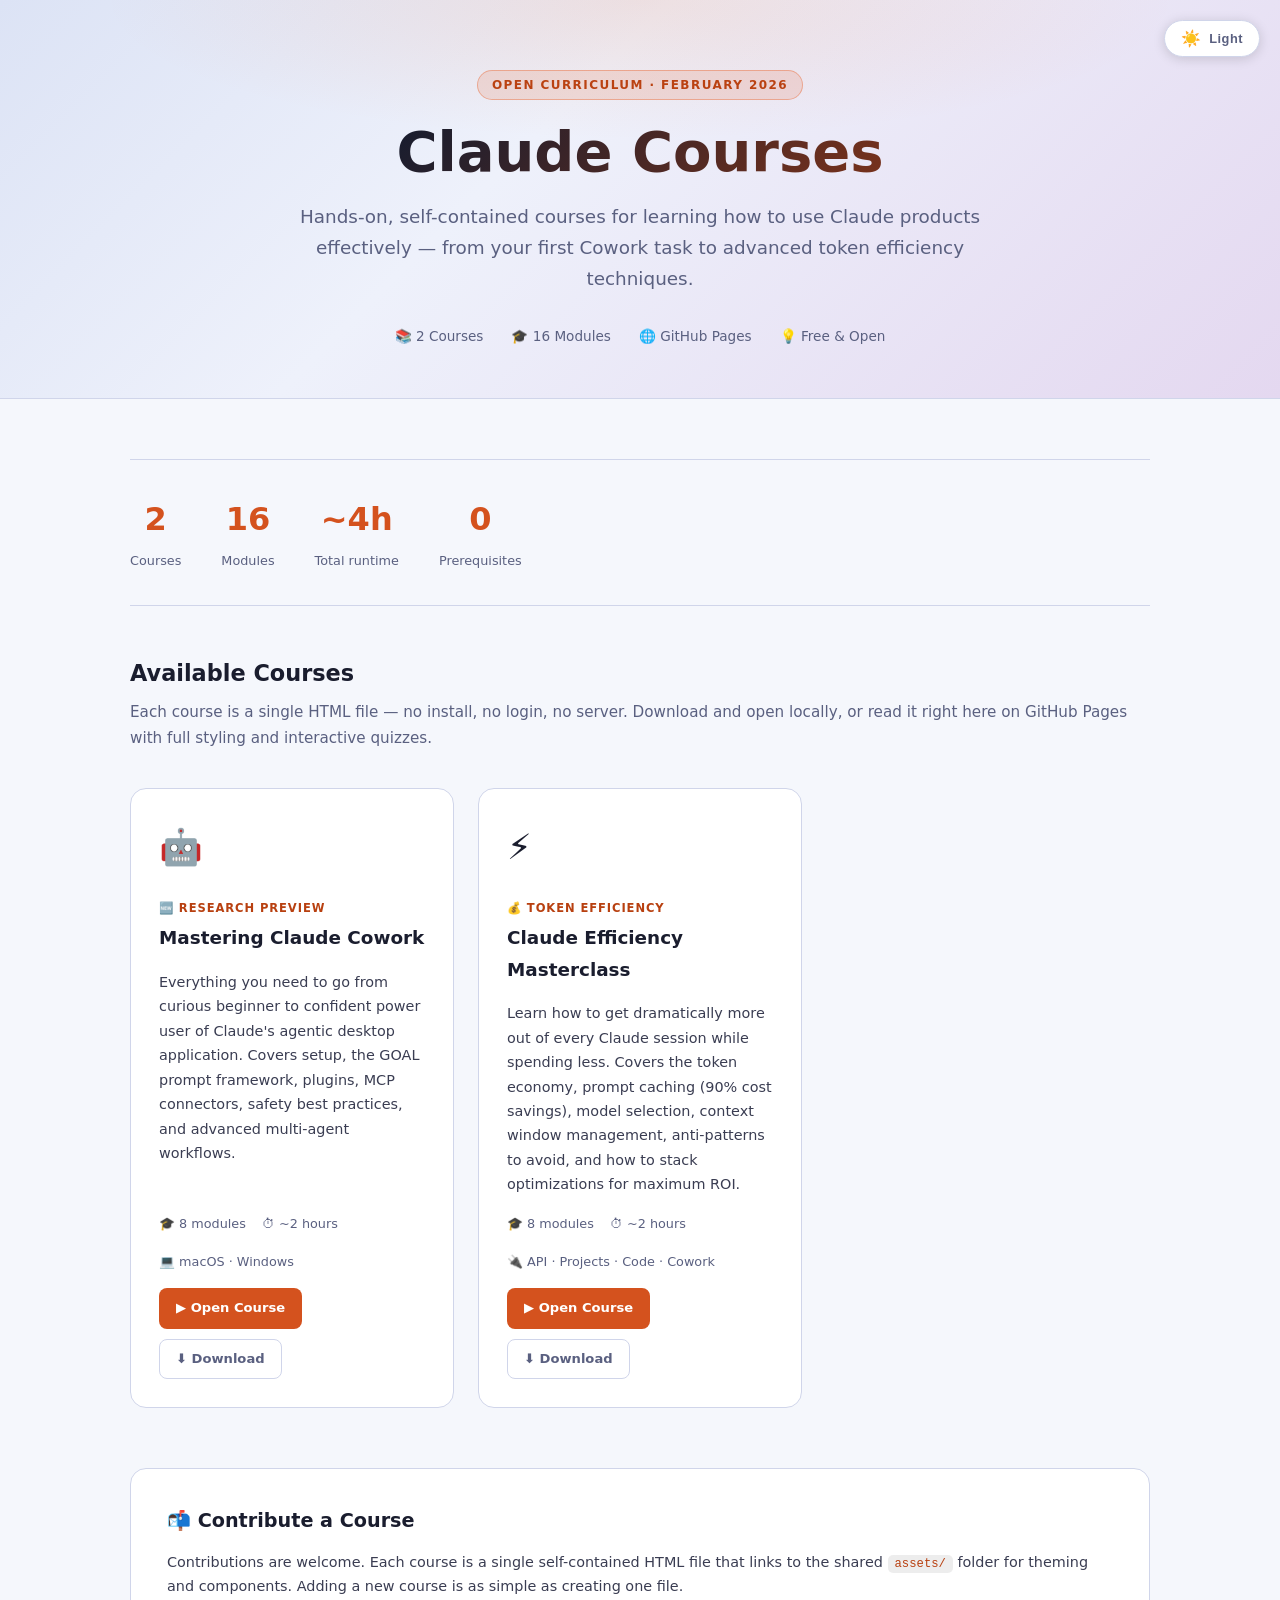
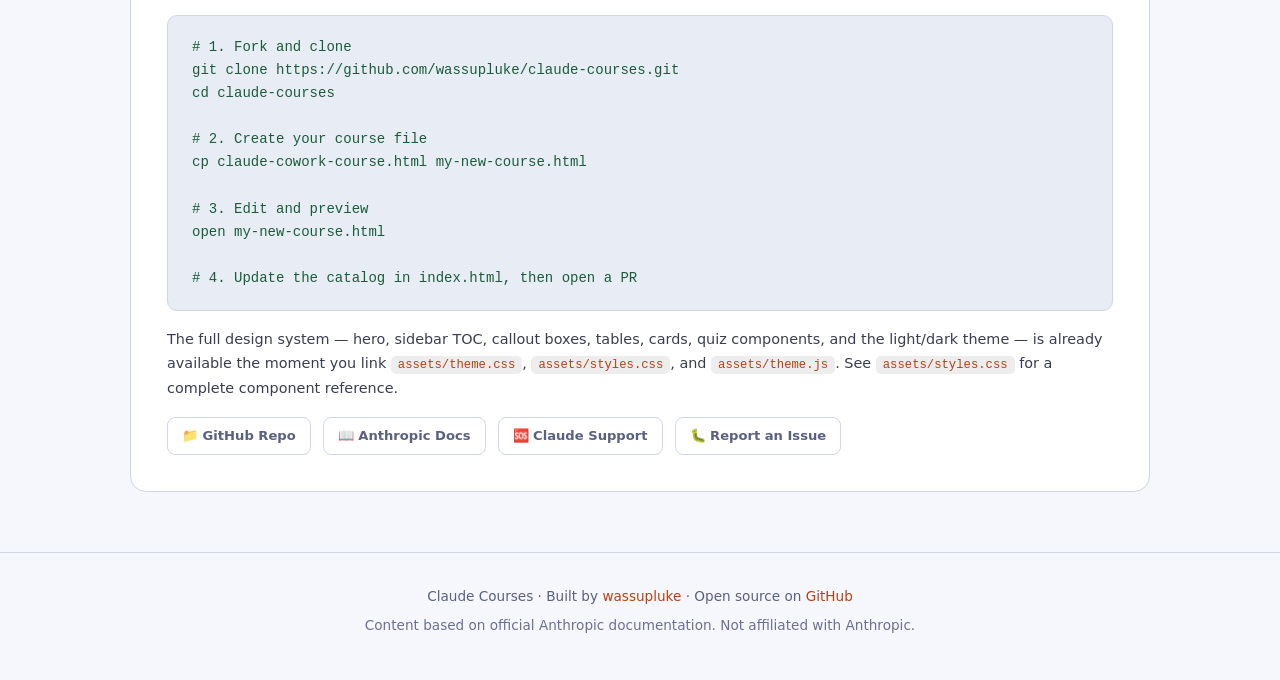
==== index.html @ 0b4b7784 "Shared CSS system, index.html, and efficiency course ## Shared design system (assets/) - assets/them" ====
<!DOCTYPE html>
<html lang="en">
<head>
<meta charset="UTF-8">
<meta name="viewport" content="width=device-width, initial-scale=1.0">
<title>Claude Courses — Learn to use Claude effectively</title>
<meta name="description" content="Hands-on courses for learning Claude — Cowork, token efficiency, Claude Code, and more. Each course is self-contained, interactive, and free.">
<!-- Theme system loads before first paint to prevent flash of wrong theme -->
<script src="assets/theme.js"></script>
<link rel="stylesheet" href="assets/theme.css">
<link rel="stylesheet" href="assets/styles.css">
<style>
  /* ── INDEX-PAGE LAYOUT ────────────────────────────────────────
     The index page doesn't use the sidebar course layout.
     It has its own single-column catalog layout defined in
     styles.css (.catalog-section, .catalog-grid, .course-card).
     Only truly unique overrides live here.
  ──────────────────────────────────────────────────────────── */

  /* Slightly tighter hero for the index page */
  .hero { padding: 70px 40px 50px; }

  /* Index-specific hero subtitle is a bit wider */
  .hero .subtitle { max-width: 700px; }

  /* Resource links row at the bottom of the page */
  .resource-links {
    display: flex;
    flex-wrap: wrap;
    gap: 12px;
    margin-top: 16px;
  }
  .resource-link {
    display: inline-flex;
    align-items: center;
    gap: 6px;
    padding: 7px 14px;
    border-radius: 8px;
    font-size: 0.82rem;
    font-weight: 600;
    text-decoration: none;
    color: var(--muted);
    border: 1px solid var(--border);
    transition: all 0.15s;
  }
  .resource-link:hover { border-color: var(--accent); color: var(--text); }
</style>
</head>
<body>

<!-- THEME TOGGLE (shared component from styles.css + theme.js) -->
<button class="theme-toggle" onclick="toggleTheme()" aria-label="Toggle light/dark mode">
  <span class="toggle-icon" id="toggle-icon">☀️</span>
  <span class="toggle-label" id="toggle-label">Light</span>
</button>

<!-- HERO -->
<div class="hero">
  <div class="badge">Open Curriculum · February 2026</div>
  <h1>Claude Courses</h1>
  <p class="subtitle">Hands-on, self-contained courses for learning how to use Claude products effectively — from your first Cowork task to advanced token efficiency techniques.</p>
  <div class="hero-meta">
    <span>📚 2 Courses</span>
    <span>🎓 16 Modules</span>
    <span>🌐 GitHub Pages</span>
    <span>💡 Free &amp; Open</span>
  </div>
</div>

<!-- MAIN CATALOG CONTENT -->
<div class="catalog-section">

  <!-- STATS ROW -->
  <div class="stat-row">
    <div class="stat">
      <span class="stat-num">2</span>
      <span class="stat-label">Courses</span>
    </div>
    <div class="stat">
      <span class="stat-num">16</span>
      <span class="stat-label">Modules</span>
    </div>
    <div class="stat">
      <span class="stat-num">~4h</span>
      <span class="stat-label">Total runtime</span>
    </div>
    <div class="stat">
      <span class="stat-num">0</span>
      <span class="stat-label">Prerequisites</span>
    </div>
  </div>

  <!-- COURSE CATALOG -->
  <h2>Available Courses</h2>
  <p>Each course is a single HTML file — no install, no login, no server. Download and open locally, or read it right here on GitHub Pages with full styling and interactive quizzes.</p>

  <div class="catalog-grid">

    <!-- COURSE 1: Mastering Claude Cowork -->
    <div class="course-card">
      <div class="course-card-icon">🤖</div>
      <div>
        <div class="course-card-badge">🆕 Research Preview</div>
        <h3>Mastering Claude Cowork</h3>
      </div>
      <p>Everything you need to go from curious beginner to confident power user of Claude's agentic desktop application. Covers setup, the GOAL prompt framework, plugins, MCP connectors, safety best practices, and advanced multi-agent workflows.</p>
      <div class="course-meta">
        <span>🎓 8 modules</span>
        <span>⏱ ~2 hours</span>
        <span>💻 macOS · Windows</span>
      </div>
      <div class="course-links">
        <a class="btn btn-primary" href="claude-cowork-course.html">▶ Open Course</a>
        <a class="btn btn-secondary" href="https://github.com/wassupluke/claude-courses/blob/main/claude-cowork-course.html">⬇ Download</a>
      </div>
    </div>

    <!-- COURSE 2: Claude Efficiency Masterclass -->
    <div class="course-card">
      <div class="course-card-icon">⚡</div>
      <div>
        <div class="course-card-badge">💰 Token Efficiency</div>
        <h3>Claude Efficiency Masterclass</h3>
      </div>
      <p>Learn how to get dramatically more out of every Claude session while spending less. Covers the token economy, prompt caching (90% cost savings), model selection, context window management, anti-patterns to avoid, and how to stack optimizations for maximum ROI.</p>
      <div class="course-meta">
        <span>🎓 8 modules</span>
        <span>⏱ ~2 hours</span>
        <span>🔌 API · Projects · Code · Cowork</span>
      </div>
      <div class="course-links">
        <a class="btn btn-primary" href="claude-efficiency-course.html">▶ Open Course</a>
        <a class="btn btn-secondary" href="https://github.com/wassupluke/claude-courses/blob/main/claude-efficiency-course.html">⬇ Download</a>
      </div>
    </div>

  </div><!-- /.catalog-grid -->

  <!-- CONTRIBUTING -->
  <div class="contribute-section">
    <h2>📬 Contribute a Course</h2>
    <p>Contributions are welcome. Each course is a single self-contained HTML file that links to the shared <code>assets/</code> folder for theming and components. Adding a new course is as simple as creating one file.</p>
    <pre><code># 1. Fork and clone
git clone https://github.com/wassupluke/claude-courses.git
cd claude-courses

# 2. Create your course file
cp claude-cowork-course.html my-new-course.html

# 3. Edit and preview
open my-new-course.html

# 4. Update the catalog in index.html, then open a PR</code></pre>
    <p>The full design system — hero, sidebar TOC, callout boxes, tables, cards, quiz components, and the light/dark theme — is already available the moment you link <code>assets/theme.css</code>, <code>assets/styles.css</code>, and <code>assets/theme.js</code>. See <code>assets/styles.css</code> for a complete component reference.</p>
    <div class="resource-links">
      <a class="resource-link" href="https://github.com/wassupluke/claude-courses">📁 GitHub Repo</a>
      <a class="resource-link" href="https://docs.anthropic.com">📖 Anthropic Docs</a>
      <a class="resource-link" href="https://support.claude.com">🆘 Claude Support</a>
      <a class="resource-link" href="https://github.com/wassupluke/claude-courses/issues">🐛 Report an Issue</a>
    </div>
  </div>

</div><!-- /.catalog-section -->

<footer>
  <p>Claude Courses · Built by <a href="https://github.com/wassupluke" style="color: var(--accent2); text-decoration: none;">wassupluke</a> · Open source on <a href="https://github.com/wassupluke/claude-courses" style="color: var(--accent2); text-decoration: none;">GitHub</a></p>
  <p style="margin-top: 6px; color: var(--footer-sub);">Content based on official Anthropic documentation. Not affiliated with Anthropic.</p>
</footer>

</body>
</html>
---- assets/theme.css ----
/*
 * theme.css — Claude Courses Design System
 * =========================================
 * This file owns ALL color/theme custom properties.
 * It is the single source of truth for dark and light mode.
 *
 * HOW TO ADD A NEW COURSE:
 *   1. Create your-course.html
 *   2. Add to <head>:
 *        <link rel="stylesheet" href="assets/theme.css">
 *        <link rel="stylesheet" href="assets/styles.css">
 *        <script src="assets/theme.js"></script>
 *   3. Add to <body> (right after <body> tag):
 *        <button class="theme-toggle" onclick="toggleTheme()" aria-label="Toggle light/dark mode">
 *          <span class="toggle-icon" id="toggle-icon">☀️</span>
 *          <span class="toggle-label" id="toggle-label">Light</span>
 *        </button>
 *   That's it. The full design system is available.
 *
 * HOW TO MODIFY A COLOR:
 *   Change it in all three places it appears below:
 *     1. :root          (dark mode defaults)
 *     2. [data-theme="dark"]  (explicit dark override)
 *     3. The corresponding light entry (either @media or [data-theme="light"])
 *
 * VARIABLE NAMING CONVENTION:
 *   --bg, --surface, --surface2  → background layers (darkest → lightest)
 *   --border                     → dividers, outlines
 *   --text, --text-body, --muted → text hierarchy (bright → dim)
 *   --accent, --accent2          → brand orange (primary, secondary)
 *   --green/blue/purple/yellow/red → semantic status colors
 *   --code-bg, --code-text       → code block specific
 *   --hero-g1/g2/g3              → hero gradient stops
 *   --hero-h1-start              → hero title gradient start color
 *   --inline-code-bg             → inline <code> background
 *   --toc-hover-bg               → sidebar link hover background
 *   --row-hover-bg               → table row hover background
 *   --footer-sub                 → footer secondary text
 *   --toggle-bg, --toggle-border → theme toggle button
 */

/* ─────────────────────────────────────────────────────────────
   DARK MODE DEFAULTS
   Applied on first load. Overridden by @media (light) or
   [data-theme] attribute set by theme.js.
───────────────────────────────────────────────────────────── */
:root {
  /* Backgrounds */
  --bg:       #0f1117;
  --surface:  #1a1d27;
  --surface2: #22263a;
  --border:   #2e3350;

  /* Brand */
  --accent:   #e8622a;
  --accent2:  #f0a060;

  /* Text */
  --text:      #e8eaf0;
  --text-body: #c8cad8;
  --muted:     #8a8fa8;

  /* Code */
  --code-bg:        #13161f;
  --code-text:      #a8d5b0;
  --inline-code-bg: rgba(255, 255, 255, 0.06);

  /* Semantic colors */
  --green:  #4ade80;
  --blue:   #60a5fa;
  --purple: #a78bfa;
  --yellow: #fbbf24;
  --red:    #f87171;

  /* Hero gradient stops */
  --hero-g1:       #1a1d27;
  --hero-g2:       #0f1117;
  --hero-g3:       #1a1020;
  --hero-h1-start: #ffffff;

  /* Interactive states */
  --toc-hover-bg: rgba(255, 255, 255, 0.03);
  --row-hover-bg: rgba(255, 255, 255, 0.02);

  /* Component-specific */
  --footer-sub:    #5a5f78;
  --toggle-bg:     #22263a;
  --toggle-border: #2e3350;
}

/* ─────────────────────────────────────────────────────────────
   LIGHT MODE — system preference
   Applies when the OS is in light mode AND the user hasn't
   made a manual choice (no data-theme attribute on <html>).
───────────────────────────────────────────────────────────── */
@media (prefers-color-scheme: light) {
  :root {
    --bg:       #f5f7fc;
    --surface:  #ffffff;
    --surface2: #edf0f8;
    --border:   #d0d5ea;

    --accent:   #d4521e;
    --accent2:  #b84010;

    --text:      #1a1d2e;
    --text-body: #3a3d52;
    --muted:     #5a6080;

    --code-bg:        #e8ecf5;
    --code-text:      #1a5c38;
    --inline-code-bg: rgba(0, 0, 0, 0.07);

    --green:  #15803d;
    --blue:   #1d4ed8;
    --purple: #6d28d9;
    --yellow: #b45309;
    --red:    #b91c1c;

    --hero-g1:       #dce3f5;
    --hero-g2:       #eef1fb;
    --hero-g3:       #e4d8f0;
    --hero-h1-start: #1a1d2e;

    --toc-hover-bg: rgba(0, 0, 0, 0.04);
    --row-hover-bg: rgba(0, 0, 0, 0.025);

    --footer-sub:    #6b7094;
    --toggle-bg:     #ffffff;
    --toggle-border: #d0d5ea;
  }
}

/* ─────────────────────────────────────────────────────────────
   MANUAL OVERRIDES — these win over @media because
   attribute selectors have higher specificity than :root
   inside a @media block.
   Set by theme.js via: document.documentElement.setAttribute('data-theme', ...)
───────────────────────────────────────────────────────────── */
[data-theme="dark"] {
  --bg:       #0f1117;
  --surface:  #1a1d27;
  --surface2: #22263a;
  --border:   #2e3350;

  --accent:   #e8622a;
  --accent2:  #f0a060;

  --text:      #e8eaf0;
  --text-body: #c8cad8;
  --muted:     #8a8fa8;

  --code-bg:        #13161f;
  --code-text:      #a8d5b0;
  --inline-code-bg: rgba(255, 255, 255, 0.06);

  --green:  #4ade80;
  --blue:   #60a5fa;
  --purple: #a78bfa;
  --yellow: #fbbf24;
  --red:    #f87171;

  --hero-g1:       #1a1d27;
  --hero-g2:       #0f1117;
  --hero-g3:       #1a1020;
  --hero-h1-start: #ffffff;

  --toc-hover-bg: rgba(255, 255, 255, 0.03);
  --row-hover-bg: rgba(255, 255, 255, 0.02);

  --footer-sub:    #5a5f78;
  --toggle-bg:     #22263a;
  --toggle-border: #2e3350;
}

[data-theme="light"] {
  --bg:       #f5f7fc;
  --surface:  #ffffff;
  --surface2: #edf0f8;
  --border:   #d0d5ea;

  --accent:   #d4521e;
  --accent2:  #b84010;

  --text:      #1a1d2e;
  --text-body: #3a3d52;
  --muted:     #5a6080;

  --code-bg:        #e8ecf5;
  --code-text:      #1a5c38;
  --inline-code-bg: rgba(0, 0, 0, 0.07);

  --green:  #15803d;
  --blue:   #1d4ed8;
  --purple: #6d28d9;
  --yellow: #b45309;
  --red:    #b91c1c;

  --hero-g1:       #dce3f5;
  --hero-g2:       #eef1fb;
  --hero-g3:       #e4d8f0;
  --hero-h1-start: #1a1d2e;

  --toc-hover-bg: rgba(0, 0, 0, 0.04);
  --row-hover-bg: rgba(0, 0, 0, 0.025);

  --footer-sub:    #6b7094;
  --toggle-bg:     #ffffff;
  --toggle-border: #d0d5ea;
}
---- assets/styles.css ----
/*
 * styles.css — Claude Courses Component Library
 * ===============================================
 * All layout and component rules for course pages.
 * References CSS custom properties defined in theme.css.
 * Load AFTER theme.css in your <head>.
 *
 * COMPONENTS AVAILABLE:
 *   Layout:    .layout, .toc, .content
 *   Hero:      .hero, .hero .badge, .hero h1, .hero .subtitle, .hero-meta
 *   Sections:  .section, .section-header, .section-num
 *   Callouts:  .callout.info / .warning / .danger / .tip
 *   Code:      pre, code, p code, li code
 *   Cards:     .card-grid, .card
 *   Steps:     .steps, .step, .step-num, .step-body
 *   Tables:    table, th, td
 *   Tags:      .tag.green / .yellow / .blue / .red / .purple / .orange
 *   Quiz:      .quiz, .quiz-options, .quiz-opt
 *   Prompts:   .prompt-example, .prompt-label, .prompt-text
 *   Progress:  .progress-bar, .progress-fill
 *   Toggle:    .theme-toggle (the fixed floating button)
 *   Footer:    footer
 *
 * INDEX PAGE EXTRAS (used in index.html only):
 *   .catalog-grid, .course-card, .course-card-badge, .course-meta,
 *   .course-links, .stat-row, .contribute-section
 */

/* ── RESET & BASE ──────────────────────────────────────────── */
*, *::before, *::after { box-sizing: border-box; margin: 0; padding: 0; }

body {
  background: var(--bg);
  color: var(--text);
  font-family: 'Segoe UI', system-ui, -apple-system, sans-serif;
  line-height: 1.7;
  /* Smooth theme transitions on the main container */
  transition: background 0.25s ease, color 0.25s ease;
}

/* ── HERO ──────────────────────────────────────────────────── */
.hero {
  background: linear-gradient(135deg, var(--hero-g1) 0%, var(--hero-g2) 40%, var(--hero-g3) 100%);
  border-bottom: 1px solid var(--border);
  padding: 80px 40px 60px;
  text-align: center;
  position: relative;
  overflow: hidden;
  transition: background 0.25s ease, border-color 0.25s ease;
}

/* Subtle radial glow behind the hero text */
.hero::before {
  content: '';
  position: absolute;
  inset: 0;
  background: radial-gradient(ellipse 60% 50% at 50% 0%, rgba(232, 98, 42, 0.12) 0%, transparent 70%);
  pointer-events: none;
}

.hero .badge {
  display: inline-block;
  background: rgba(232, 98, 42, 0.15);
  border: 1px solid rgba(232, 98, 42, 0.4);
  color: var(--accent2);
  font-size: 0.75rem;
  font-weight: 600;
  letter-spacing: 0.12em;
  text-transform: uppercase;
  padding: 4px 14px;
  border-radius: 20px;
  margin-bottom: 20px;
}

/* Gradient text title — uses both theme vars for start/end colors */
.hero h1 {
  font-size: clamp(2rem, 5vw, 3.5rem);
  font-weight: 800;
  line-height: 1.15;
  margin-bottom: 16px;
  background: linear-gradient(135deg, var(--hero-h1-start) 30%, var(--accent2) 100%);
  -webkit-background-clip: text;
  -webkit-text-fill-color: transparent;
  background-clip: text;
}

.hero .subtitle {
  font-size: 1.15rem;
  color: var(--muted);
  max-width: 600px;
  margin: 0 auto 30px;
}

.hero-meta {
  display: flex;
  justify-content: center;
  gap: 28px;
  flex-wrap: wrap;
  font-size: 0.85rem;
  color: var(--muted);
}
.hero-meta span { display: flex; align-items: center; gap: 6px; }

/* ── TWO-COLUMN COURSE LAYOUT ──────────────────────────────── */
/* Sidebar TOC on the left, scrollable content on the right */
.layout {
  display: grid;
  grid-template-columns: 260px 1fr;
  max-width: 1280px;
  margin: 0 auto;
  gap: 0;
  min-height: calc(100vh - 200px);
}

/* ── SIDEBAR / TABLE OF CONTENTS ───────────────────────────── */
.toc {
  border-right: 1px solid var(--border);
  padding: 32px 0;
  position: sticky;
  top: 0;
  height: 100vh;
  overflow-y: auto;
  background: var(--surface);
  transition: background 0.25s ease, border-color 0.25s ease;
}

.toc h3 {
  padding: 0 24px 12px;
  font-size: 0.7rem;
  font-weight: 700;
  letter-spacing: 0.12em;
  text-transform: uppercase;
  color: var(--muted);
  border-bottom: 1px solid var(--border);
  margin-bottom: 8px;
}

.toc a {
  display: flex;
  align-items: center;
  gap: 10px;
  padding: 8px 24px;
  text-decoration: none;
  color: var(--muted);
  font-size: 0.875rem;
  transition: all 0.15s;
  border-left: 2px solid transparent;
}

.toc a:hover {
  color: var(--text);
  background: var(--toc-hover-bg);
  border-left-color: var(--accent);
}

/* The numbered chip next to each TOC link */
.toc .toc-num {
  font-size: 0.7rem;
  background: var(--surface2);
  padding: 2px 7px;
  border-radius: 10px;
  min-width: 26px;
  text-align: center;
  flex-shrink: 0;
  transition: background 0.25s ease;
}

/* ── MAIN CONTENT AREA ─────────────────────────────────────── */
.content {
  padding: 48px 56px;
  max-width: 900px;
}

/* ── COURSE SECTIONS ───────────────────────────────────────── */
.section {
  margin-bottom: 72px;
  scroll-margin-top: 32px; /* keeps section headings below sticky elements when jumped-to */
}

.section-header {
  display: flex;
  align-items: center;
  gap: 16px;
  margin-bottom: 28px;
  padding-bottom: 16px;
  border-bottom: 1px solid var(--border);
}

/* The orange numbered chip beside each section heading */
.section-num {
  display: flex;
  align-items: center;
  justify-content: center;
  width: 40px;
  height: 40px;
  border-radius: 10px;
  background: var(--accent);
  color: #fff;
  font-weight: 800;
  font-size: 1rem;
  flex-shrink: 0;
}

.section h2 { font-size: 1.75rem; font-weight: 700; color: var(--text); }
.section h3 { font-size: 1.15rem; font-weight: 700; margin: 32px 0 12px; color: var(--text); }

.section p   { margin-bottom: 16px; color: var(--text-body); }
.section ul,
.section ol  { padding-left: 24px; margin-bottom: 16px; color: var(--text-body); }
.section li  { margin-bottom: 8px; }

/* ── CALLOUT BOXES ─────────────────────────────────────────── */
/*
 * Usage: <div class="callout info"> or .warning / .danger / .tip
 * Structure:
 *   <div class="callout info">
 *     <div class="callout-icon">ℹ️</div>
 *     <div class="callout-body">
 *       <strong>Title</strong>
 *       <p>Body text.</p>
 *     </div>
 *   </div>
 */
.callout {
  border-radius: 10px;
  padding: 18px 22px;
  margin: 24px 0;
  border-left: 3px solid;
  display: flex;
  gap: 14px;
  transition: background 0.25s ease;
}
.callout-icon { font-size: 1.2rem; flex-shrink: 0; margin-top: 2px; }
.callout-body { flex: 1; }
.callout-body strong { display: block; margin-bottom: 4px; font-size: 0.9rem; }
.callout-body p      { margin: 0; font-size: 0.9rem; }

.callout.info    { background: rgba(96,  165, 250, 0.08); border-color: var(--blue); }
.callout.warning { background: rgba(251, 191,  36, 0.08); border-color: var(--yellow); }
.callout.danger  { background: rgba(248, 113, 113, 0.08); border-color: var(--red); }
.callout.tip     { background: rgba( 74, 222, 128, 0.08); border-color: var(--green); }

/* ── CODE BLOCKS ───────────────────────────────────────────── */
pre {
  background: var(--code-bg);
  border: 1px solid var(--border);
  border-radius: 10px;
  padding: 20px 24px;
  overflow-x: auto;
  margin: 20px 0;
  font-size: 0.875rem;
  line-height: 1.65;
  transition: background 0.25s ease, border-color 0.25s ease;
}

code {
  font-family: 'Cascadia Code', 'Fira Code', 'Courier New', monospace;
  color: var(--code-text);
}

/* Inline code (inside paragraphs and list items) */
p code, li code {
  background: var(--inline-code-bg);
  padding: 2px 7px;
  border-radius: 5px;
  font-size: 0.85em;
  color: var(--accent2);
}

/* ── CARDS ─────────────────────────────────────────────────── */
.card-grid {
  display: grid;
  grid-template-columns: repeat(auto-fill, minmax(220px, 1fr));
  gap: 16px;
  margin: 24px 0;
}

.card {
  background: var(--surface2);
  border: 1px solid var(--border);
  border-radius: 12px;
  padding: 20px;
  transition: border-color 0.2s, background 0.25s ease;
}
.card:hover { border-color: var(--accent); }
.card-icon  { font-size: 1.6rem; margin-bottom: 10px; }
.card h4    { font-size: 0.95rem; font-weight: 700; margin-bottom: 6px; color: var(--text); }
.card p     { font-size: 0.85rem; color: var(--muted); margin: 0; line-height: 1.5; }

/* ── NUMBERED STEPS ────────────────────────────────────────── */
.steps { margin: 24px 0; }

.step {
  display: flex;
  gap: 16px;
  margin-bottom: 20px;
  align-items: flex-start;
}

.step-num {
  width: 32px;
  height: 32px;
  border-radius: 50%;
  background: var(--accent);
  color: #fff;
  font-weight: 800;
  font-size: 0.85rem;
  display: flex;
  align-items: center;
  justify-content: center;
  flex-shrink: 0;
  margin-top: 2px;
}

.step-body h4 { font-size: 0.95rem; font-weight: 700; margin-bottom: 4px; }
.step-body p  { font-size: 0.9rem; color: var(--muted); margin: 0; }

/* ── TABLES ────────────────────────────────────────────────── */
table {
  width: 100%;
  border-collapse: collapse;
  margin: 20px 0;
  font-size: 0.9rem;
  transition: background 0.25s ease;
}

th {
  background: var(--surface2);
  padding: 12px 16px;
  text-align: left;
  font-weight: 700;
  font-size: 0.8rem;
  letter-spacing: 0.06em;
  text-transform: uppercase;
  color: var(--muted);
  border-bottom: 1px solid var(--border);
}

td {
  padding: 12px 16px;
  border-bottom: 1px solid var(--border);
  color: var(--text-body);
}
tr:last-child td { border-bottom: none; }
tr:hover td      { background: var(--row-hover-bg); }

/* ── TAGS / BADGES ─────────────────────────────────────────── */
.tag {
  display: inline-block;
  padding: 2px 10px;
  border-radius: 12px;
  font-size: 0.75rem;
  font-weight: 600;
}
.tag.green  { background: rgba( 74, 222, 128, 0.12); color: var(--green); }
.tag.yellow { background: rgba(251, 191,  36, 0.12); color: var(--yellow); }
.tag.blue   { background: rgba( 96, 165, 250, 0.12); color: var(--blue); }
.tag.red    { background: rgba(248, 113, 113, 0.12); color: var(--red); }
.tag.purple { background: rgba(167, 139, 250, 0.12); color: var(--purple); }
.tag.orange { background: rgba(232,  98,  42, 0.12); color: var(--accent); }

/* ── QUIZ ──────────────────────────────────────────────────── */
/*
 * Usage:
 *   <div class="quiz">
 *     <h4>Knowledge Check</h4>
 *     <p>Question text?</p>
 *     <div class="quiz-options">
 *       <div class="quiz-opt" onclick="quizAnswer(this, false)">Wrong answer</div>
 *       <div class="quiz-opt" onclick="quizAnswer(this, true)">Correct answer</div>
 *     </div>
 *     <p class="quiz-feedback"></p>
 *   </div>
 * Note: quizAnswer() is defined in each course HTML file.
 */
.quiz {
  background: var(--surface2);
  border: 1px solid var(--border);
  border-radius: 12px;
  padding: 24px;
  margin: 32px 0;
  transition: background 0.25s ease, border-color 0.25s ease;
}
.quiz h4 {
  color: var(--accent2);
  font-size: 0.8rem;
  text-transform: uppercase;
  letter-spacing: 0.1em;
  margin-bottom: 12px;
}
.quiz p { font-size: 1rem; font-weight: 600; margin-bottom: 16px; }
.quiz-options { display: flex; flex-direction: column; gap: 8px; }

.quiz-opt {
  background: var(--surface);
  border: 1px solid var(--border);
  border-radius: 8px;
  padding: 10px 16px;
  font-size: 0.9rem;
  cursor: pointer;
  transition: all 0.15s;
  user-select: none;
  color: var(--text-body);
}
.quiz-opt:hover            { border-color: var(--accent); color: var(--text); }
.quiz-opt.correct          { border-color: var(--green);  background: rgba( 74, 222, 128, 0.08); color: var(--green); }
.quiz-opt.wrong            { border-color: var(--red);    background: rgba(248, 113, 113, 0.08); color: var(--red); }
.quiz-feedback             { margin-top: 12px; font-size: 0.9rem; display: none; }

/* ── PROMPT EXAMPLES ───────────────────────────────────────── */
.prompt-example {
  background: var(--code-bg);
  border: 1px solid var(--border);
  border-radius: 10px;
  margin: 16px 0;
  overflow: hidden;
  transition: background 0.25s ease, border-color 0.25s ease;
}
.prompt-label {
  background: var(--surface2);
  padding: 8px 16px;
  font-size: 0.75rem;
  font-weight: 600;
  letter-spacing: 0.08em;
  text-transform: uppercase;
  color: var(--muted);
  border-bottom: 1px solid var(--border);
}
.prompt-text {
  padding: 16px 20px;
  font-size: 0.9rem;
  line-height: 1.65;
  color: var(--text-body);
}

/* ── PROGRESS BAR ──────────────────────────────────────────── */
.progress-bar {
  height: 4px;
  background: var(--border);
  border-radius: 2px;
  margin: 12px 0 24px;
}
.progress-fill { height: 100%; border-radius: 2px; background: var(--accent); }

/* ── THEME TOGGLE BUTTON ───────────────────────────────────── */
/* Fixed floating pill in the top-right corner of every page */
.theme-toggle {
  position: fixed;
  top: 20px;
  right: 20px;
  z-index: 1000;
  background: var(--toggle-bg);
  border: 1px solid var(--toggle-border);
  border-radius: 50px;
  padding: 8px 16px;
  display: flex;
  align-items: center;
  gap: 8px;
  cursor: pointer;
  font-size: 0.8rem;
  font-weight: 600;
  color: var(--muted);
  transition: all 0.2s;
  box-shadow: 0 2px 12px rgba(0, 0, 0, 0.15);
  user-select: none;
}
.theme-toggle:hover {
  border-color: var(--accent);
  color: var(--text);
  box-shadow: 0 4px 20px rgba(0, 0, 0, 0.2);
}
.theme-toggle .toggle-icon  { font-size: 1rem; }
.theme-toggle .toggle-label { letter-spacing: 0.04em; }

/* ── FOOTER ────────────────────────────────────────────────── */
footer {
  border-top: 1px solid var(--border);
  padding: 32px 40px;
  text-align: center;
  color: var(--muted);
  font-size: 0.85rem;
  transition: background 0.25s ease, border-color 0.25s ease;
}

/* ── INDEX / CATALOG PAGE COMPONENTS ──────────────────────── */
/* Used only by index.html — not needed in course pages */

.catalog-section {
  max-width: 1100px;
  margin: 0 auto;
  padding: 60px 40px;
}

.catalog-section h2 {
  font-size: 1.4rem;
  font-weight: 700;
  margin-bottom: 8px;
  color: var(--text);
}

.catalog-section > p {
  color: var(--muted);
  margin-bottom: 36px;
  font-size: 0.95rem;
}

/* Grid of course cards on the index page */
.catalog-grid {
  display: grid;
  grid-template-columns: repeat(auto-fill, minmax(320px, 1fr));
  gap: 24px;
  margin-bottom: 60px;
}

.course-card {
  background: var(--surface);
  border: 1px solid var(--border);
  border-radius: 16px;
  padding: 28px;
  transition: border-color 0.2s, transform 0.2s, background 0.25s ease;
  display: flex;
  flex-direction: column;
  gap: 16px;
}
.course-card:hover {
  border-color: var(--accent);
  transform: translateY(-2px);
}

.course-card-icon { font-size: 2.2rem; }
.course-card h3   { font-size: 1.15rem; font-weight: 700; color: var(--text); margin: 0; }
.course-card p    { font-size: 0.9rem; color: var(--text-body); margin: 0; flex: 1; }

.course-card-badge {
  display: inline-flex;
  align-items: center;
  gap: 6px;
  font-size: 0.72rem;
  font-weight: 600;
  letter-spacing: 0.08em;
  text-transform: uppercase;
  color: var(--accent2);
  margin-bottom: 4px;
}

.course-meta {
  display: flex;
  gap: 16px;
  flex-wrap: wrap;
  font-size: 0.8rem;
  color: var(--muted);
}

/* CTA links inside a course card */
.course-links {
  display: flex;
  gap: 10px;
  flex-wrap: wrap;
  margin-top: auto;
}

.btn {
  display: inline-flex;
  align-items: center;
  gap: 6px;
  padding: 8px 16px;
  border-radius: 8px;
  font-size: 0.82rem;
  font-weight: 600;
  text-decoration: none;
  transition: all 0.15s;
}
.btn-primary {
  background: var(--accent);
  color: #fff;
  border: 1px solid transparent;
}
.btn-primary:hover { background: var(--accent2); }
.btn-secondary {
  background: transparent;
  color: var(--muted);
  border: 1px solid var(--border);
}
.btn-secondary:hover { border-color: var(--accent); color: var(--text); }

/* Stats row below the catalog grid */
.stat-row {
  display: flex;
  gap: 40px;
  flex-wrap: wrap;
  padding: 32px 0;
  border-top: 1px solid var(--border);
  border-bottom: 1px solid var(--border);
  margin-bottom: 48px;
}
.stat { text-align: center; }
.stat .stat-num  { font-size: 2rem; font-weight: 800; color: var(--accent); display: block; }
.stat .stat-label { font-size: 0.8rem; color: var(--muted); }

/* Contributing / footer section of the index page */
.contribute-section {
  background: var(--surface);
  border: 1px solid var(--border);
  border-radius: 16px;
  padding: 36px;
  margin-top: 48px;
  transition: background 0.25s ease, border-color 0.25s ease;
}
.contribute-section h2  { font-size: 1.2rem; font-weight: 700; margin-bottom: 12px; color: var(--text); }
.contribute-section p   { font-size: 0.9rem; color: var(--text-body); margin-bottom: 12px; }
.contribute-section pre { margin: 16px 0; }

/* ── RESPONSIVE ────────────────────────────────────────────── */
@media (max-width: 900px) {
  /* Collapse the sidebar on narrow screens */
  .layout { grid-template-columns: 1fr; }
  .toc    { display: none; }
  .content { padding: 32px 24px; }

  /* Stack catalog cards */
  .catalog-grid { grid-template-columns: 1fr; }
  .catalog-section { padding: 40px 24px; }

  /* Tighten hero on mobile */
  .hero { padding: 60px 24px 40px; }

  /* Stat row wraps */
  .stat-row { gap: 24px; justify-content: center; }
}
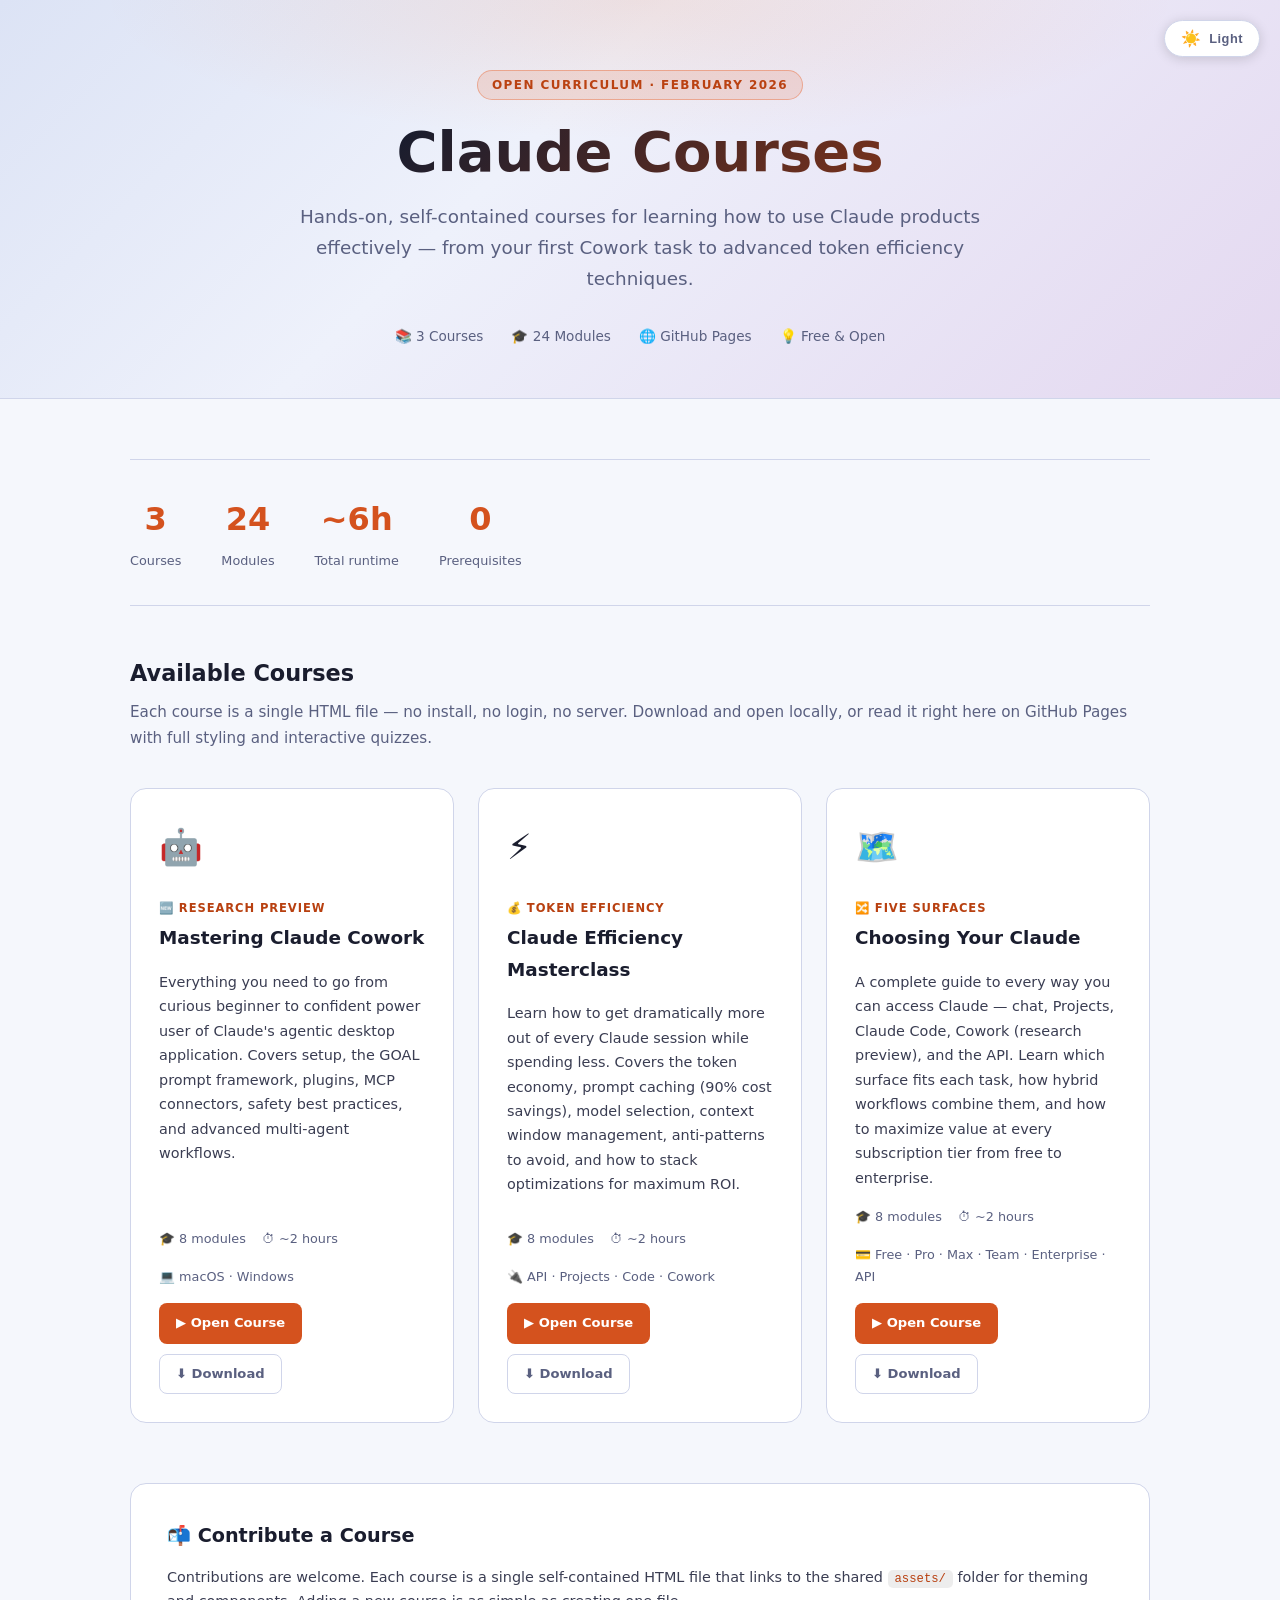
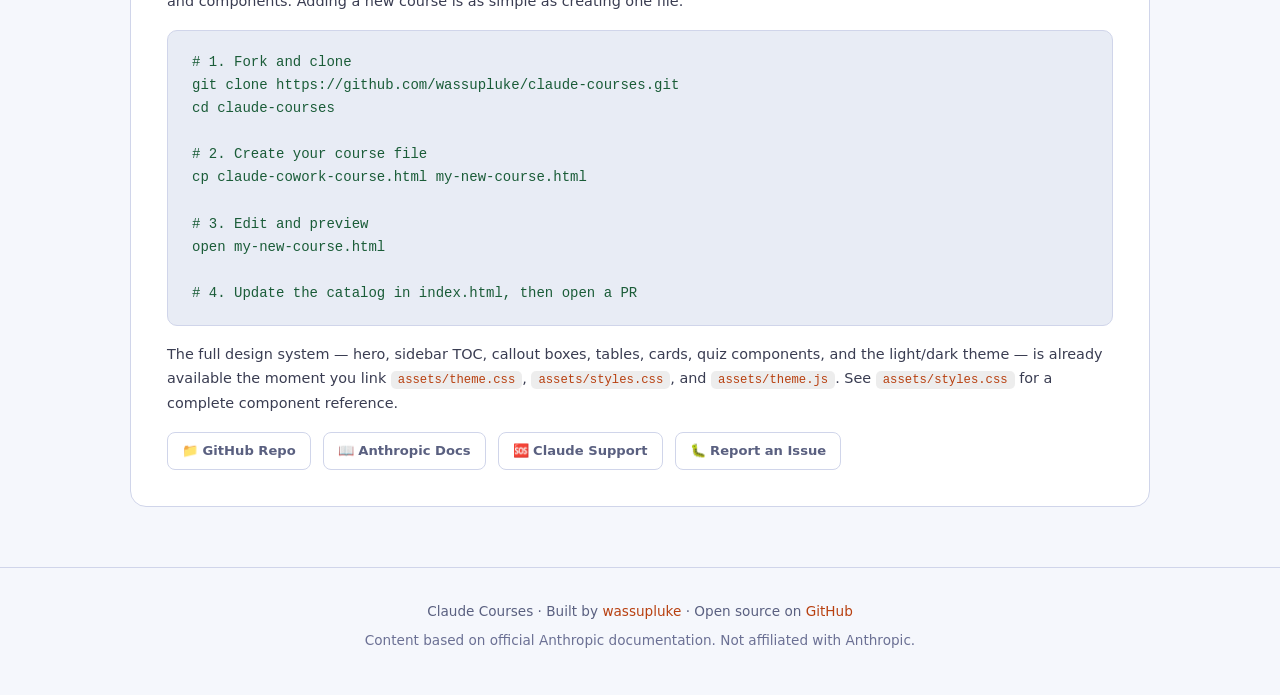
==== commit 676b3730: "Add Course 3: Choosing Your Claude - New course covering all five Claude surfaces: Chat, Projects, C" ====
--- a/index.html
+++ b/index.html
@@ -60,8 +60,8 @@
   <h1>Claude Courses</h1>
   <p class="subtitle">Hands-on, self-contained courses for learning how to use Claude products effectively — from your first Cowork task to advanced token efficiency techniques.</p>
   <div class="hero-meta">
-    <span>📚 2 Courses</span>
-    <span>🎓 16 Modules</span>
+    <span>📚 3 Courses</span>
+    <span>🎓 24 Modules</span>
     <span>🌐 GitHub Pages</span>
     <span>💡 Free &amp; Open</span>
   </div>
@@ -73,15 +73,15 @@
   <!-- STATS ROW -->
   <div class="stat-row">
     <div class="stat">
-      <span class="stat-num">2</span>
+      <span class="stat-num">3</span>
       <span class="stat-label">Courses</span>
     </div>
     <div class="stat">
-      <span class="stat-num">16</span>
+      <span class="stat-num">24</span>
       <span class="stat-label">Modules</span>
     </div>
     <div class="stat">
-      <span class="stat-num">~4h</span>
+      <span class="stat-num">~6h</span>
       <span class="stat-label">Total runtime</span>
     </div>
     <div class="stat">
@@ -134,6 +134,25 @@
       </div>
     </div>
 
+    <!-- COURSE 3: Choosing Your Claude -->
+    <div class="course-card">
+      <div class="course-card-icon">🗺️</div>
+      <div>
+        <div class="course-card-badge">🔀 Five Surfaces</div>
+        <h3>Choosing Your Claude</h3>
+      </div>
+      <p>A complete guide to every way you can access Claude — chat, Projects, Claude Code, Cowork (research preview), and the API. Learn which surface fits each task, how hybrid workflows combine them, and how to maximize value at every subscription tier from free to enterprise.</p>
+      <div class="course-meta">
+        <span>🎓 8 modules</span>
+        <span>⏱ ~2 hours</span>
+        <span>💳 Free · Pro · Max · Team · Enterprise · API</span>
+      </div>
+      <div class="course-links">
+        <a class="btn btn-primary" href="claude-choosing-course.html">▶ Open Course</a>
+        <a class="btn btn-secondary" href="https://github.com/wassupluke/claude-courses/blob/main/claude-choosing-course.html">⬇ Download</a>
+      </div>
+    </div>
+
   </div><!-- /.catalog-grid -->
 
   <!-- CONTRIBUTING -->
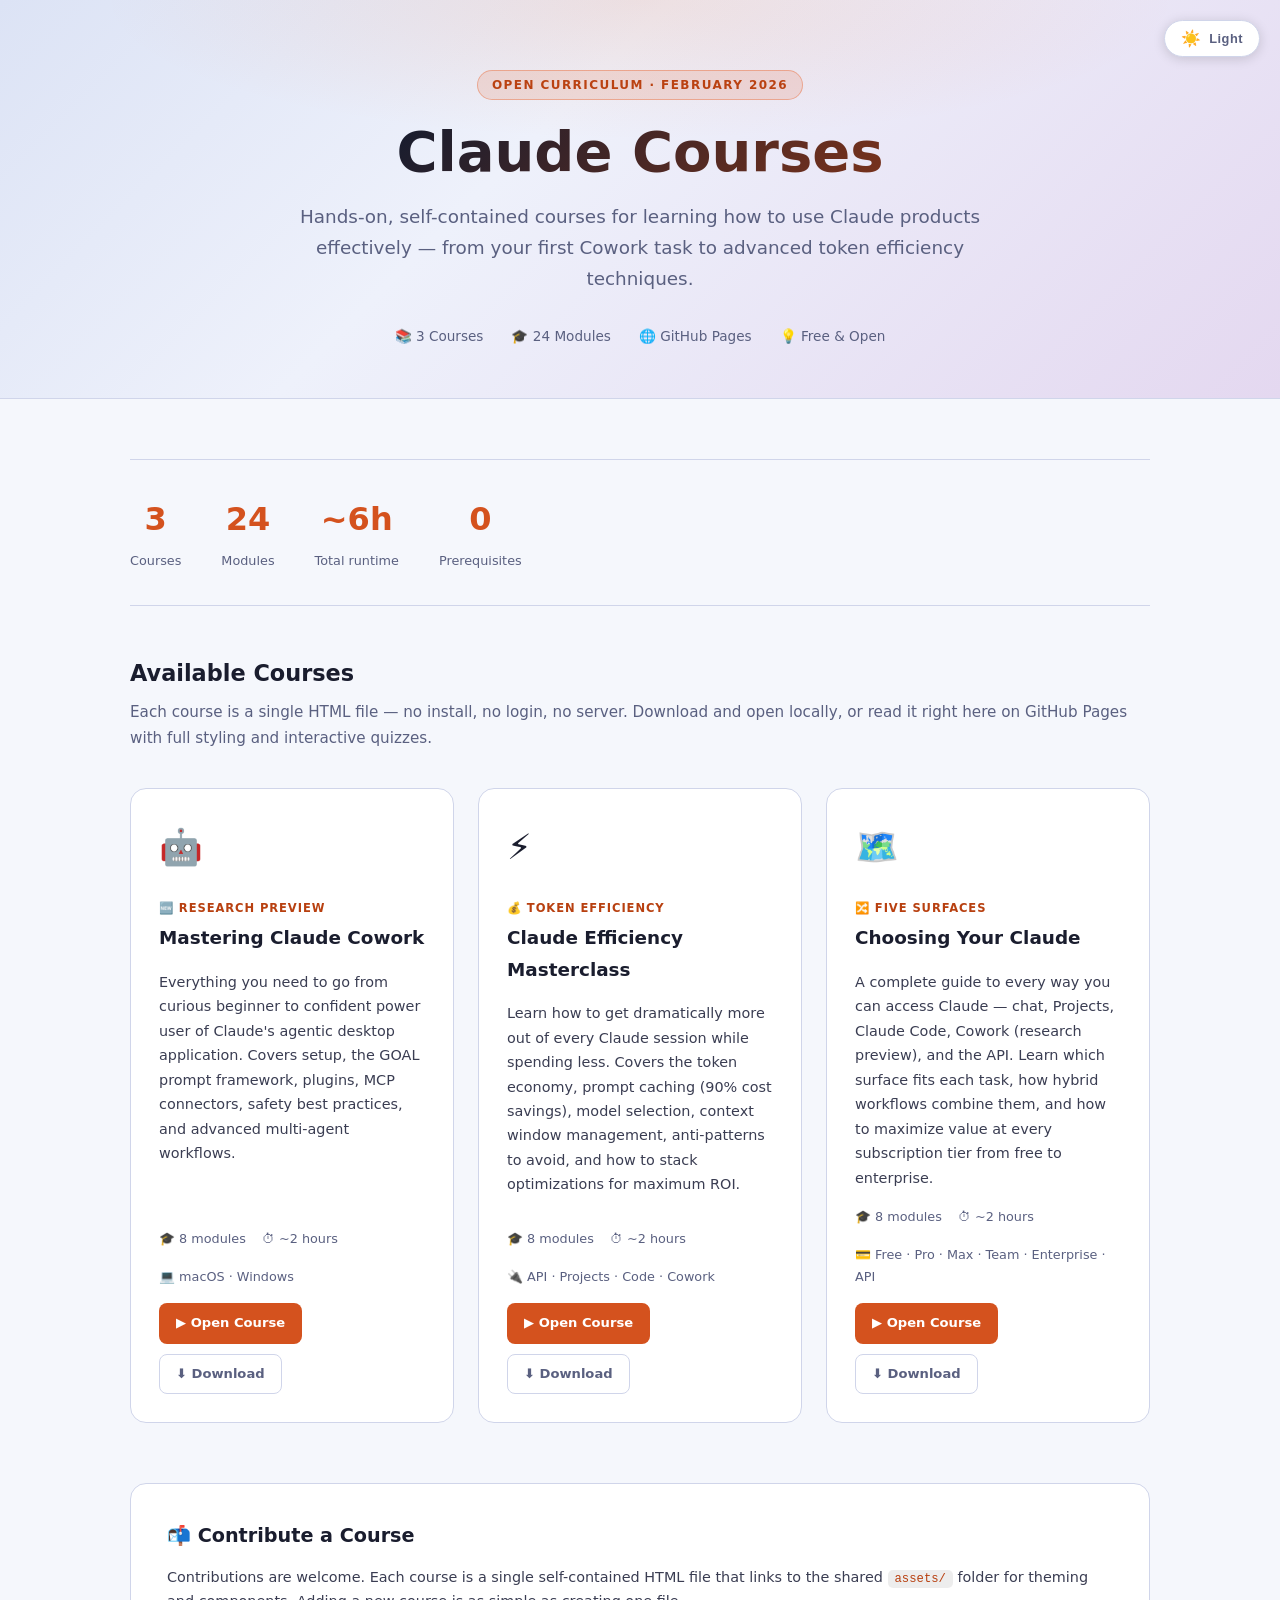
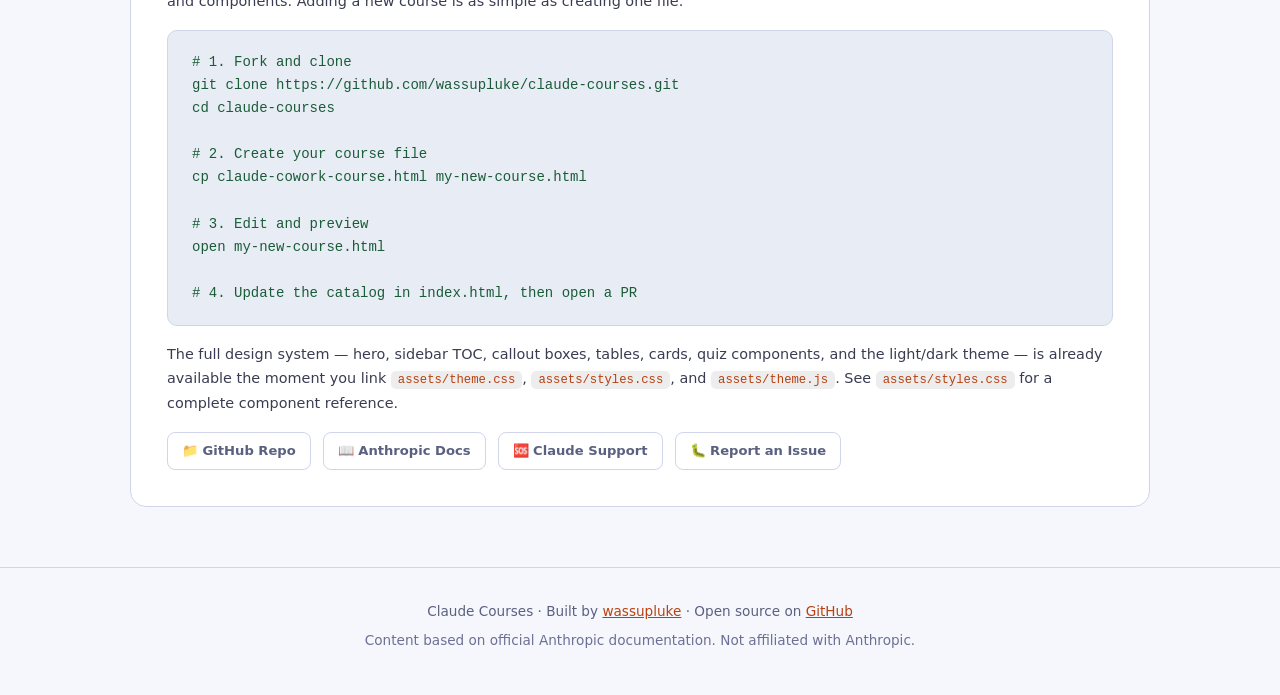
==== commit 4601c971: "fix light dark toggle among other things" ====
--- a/index.html
+++ b/index.html
@@ -1,165 +1,179 @@
-<!DOCTYPE html>
+<!doctype html>
 <html lang="en">
-<head>
-<meta charset="UTF-8">
-<meta name="viewport" content="width=device-width, initial-scale=1.0">
-<title>Claude Courses — Learn to use Claude effectively</title>
-<meta name="description" content="Hands-on courses for learning Claude — Cowork, token efficiency, Claude Code, and more. Each course is self-contained, interactive, and free.">
-<!-- Theme system loads before first paint to prevent flash of wrong theme -->
-<script src="assets/theme.js"></script>
-<link rel="stylesheet" href="assets/theme.css">
-<link rel="stylesheet" href="assets/styles.css">
-<style>
-  /* ── INDEX-PAGE LAYOUT ────────────────────────────────────────
-     The index page doesn't use the sidebar course layout.
-     It has its own single-column catalog layout defined in
-     styles.css (.catalog-section, .catalog-grid, .course-card).
-     Only truly unique overrides live here.
-  ──────────────────────────────────────────────────────────── */
-
-  /* Slightly tighter hero for the index page */
-  .hero { padding: 70px 40px 50px; }
-
-  /* Index-specific hero subtitle is a bit wider */
-  .hero .subtitle { max-width: 700px; }
-
-  /* Resource links row at the bottom of the page */
-  .resource-links {
-    display: flex;
-    flex-wrap: wrap;
-    gap: 12px;
-    margin-top: 16px;
-  }
-  .resource-link {
-    display: inline-flex;
-    align-items: center;
-    gap: 6px;
-    padding: 7px 14px;
-    border-radius: 8px;
-    font-size: 0.82rem;
-    font-weight: 600;
-    text-decoration: none;
-    color: var(--muted);
-    border: 1px solid var(--border);
-    transition: all 0.15s;
-  }
-  .resource-link:hover { border-color: var(--accent); color: var(--text); }
-</style>
-</head>
-<body>
-
-<!-- THEME TOGGLE (shared component from styles.css + theme.js) -->
-<button class="theme-toggle" onclick="toggleTheme()" aria-label="Toggle light/dark mode">
-  <span class="toggle-icon" id="toggle-icon">☀️</span>
-  <span class="toggle-label" id="toggle-label">Light</span>
-</button>
-
-<!-- HERO -->
-<div class="hero">
-  <div class="badge">Open Curriculum · February 2026</div>
-  <h1>Claude Courses</h1>
-  <p class="subtitle">Hands-on, self-contained courses for learning how to use Claude products effectively — from your first Cowork task to advanced token efficiency techniques.</p>
-  <div class="hero-meta">
-    <span>📚 3 Courses</span>
-    <span>🎓 24 Modules</span>
-    <span>🌐 GitHub Pages</span>
-    <span>💡 Free &amp; Open</span>
-  </div>
-</div>
-
-<!-- MAIN CATALOG CONTENT -->
-<div class="catalog-section">
-
-  <!-- STATS ROW -->
-  <div class="stat-row">
-    <div class="stat">
-      <span class="stat-num">3</span>
-      <span class="stat-label">Courses</span>
+  <head>
+    <meta charset="UTF-8" />
+    <meta name="viewport" content="width=device-width, initial-scale=1.0" />
+    <title>Claude Courses — Learn to use Claude effectively</title>
+    <meta
+      name="description"
+      content="Hands-on courses for learning Claude — Cowork, token efficiency, Claude Code, and more. Each course is self-contained, interactive, and free."
+    />
+    <!-- Theme system loads before first paint to prevent flash of wrong theme -->
+    <script src="assets/theme.js"></script>
+    <link rel="stylesheet" href="assets/theme.css" />
+    <link rel="stylesheet" href="assets/styles.css" />
+  </head>
+  <body class="index-page">
+    <!-- THEME TOGGLE (shared component from styles.css + theme.js) -->
+    <button
+      class="theme-toggle"
+      onclick="toggleTheme()"
+      aria-label="Toggle light/dark mode"
+    >
+      <span class="toggle-icon" id="toggle-icon">☀️</span>
+      <span class="toggle-label" id="toggle-label">Light</span>
+    </button>
+
+    <!-- HERO -->
+    <div class="hero">
+      <div class="badge">Open Curriculum · February 2026</div>
+      <h1>Claude Courses</h1>
+      <p class="subtitle">
+        Hands-on, self-contained courses for learning how to use Claude products
+        effectively — from your first Cowork task to advanced token efficiency
+        techniques.
+      </p>
+      <div class="hero-meta">
+        <span>📚 3 Courses</span>
+        <span>🎓 24 Modules</span>
+        <span>🌐 GitHub Pages</span>
+        <span>💡 Free &amp; Open</span>
+      </div>
     </div>
-    <div class="stat">
-      <span class="stat-num">24</span>
-      <span class="stat-label">Modules</span>
-    </div>
-    <div class="stat">
-      <span class="stat-num">~6h</span>
-      <span class="stat-label">Total runtime</span>
-    </div>
-    <div class="stat">
-      <span class="stat-num">0</span>
-      <span class="stat-label">Prerequisites</span>
-    </div>
-  </div>
-
-  <!-- COURSE CATALOG -->
-  <h2>Available Courses</h2>
-  <p>Each course is a single HTML file — no install, no login, no server. Download and open locally, or read it right here on GitHub Pages with full styling and interactive quizzes.</p>
-
-  <div class="catalog-grid">
-
-    <!-- COURSE 1: Mastering Claude Cowork -->
-    <div class="course-card">
-      <div class="course-card-icon">🤖</div>
-      <div>
-        <div class="course-card-badge">🆕 Research Preview</div>
-        <h3>Mastering Claude Cowork</h3>
-      </div>
-      <p>Everything you need to go from curious beginner to confident power user of Claude's agentic desktop application. Covers setup, the GOAL prompt framework, plugins, MCP connectors, safety best practices, and advanced multi-agent workflows.</p>
-      <div class="course-meta">
-        <span>🎓 8 modules</span>
-        <span>⏱ ~2 hours</span>
-        <span>💻 macOS · Windows</span>
-      </div>
-      <div class="course-links">
-        <a class="btn btn-primary" href="claude-cowork-course.html">▶ Open Course</a>
-        <a class="btn btn-secondary" href="https://github.com/wassupluke/claude-courses/blob/main/claude-cowork-course.html">⬇ Download</a>
-      </div>
-    </div>
-
-    <!-- COURSE 2: Claude Efficiency Masterclass -->
-    <div class="course-card">
-      <div class="course-card-icon">⚡</div>
-      <div>
-        <div class="course-card-badge">💰 Token Efficiency</div>
-        <h3>Claude Efficiency Masterclass</h3>
-      </div>
-      <p>Learn how to get dramatically more out of every Claude session while spending less. Covers the token economy, prompt caching (90% cost savings), model selection, context window management, anti-patterns to avoid, and how to stack optimizations for maximum ROI.</p>
-      <div class="course-meta">
-        <span>🎓 8 modules</span>
-        <span>⏱ ~2 hours</span>
-        <span>🔌 API · Projects · Code · Cowork</span>
-      </div>
-      <div class="course-links">
-        <a class="btn btn-primary" href="claude-efficiency-course.html">▶ Open Course</a>
-        <a class="btn btn-secondary" href="https://github.com/wassupluke/claude-courses/blob/main/claude-efficiency-course.html">⬇ Download</a>
-      </div>
-    </div>
-
-    <!-- COURSE 3: Choosing Your Claude -->
-    <div class="course-card">
-      <div class="course-card-icon">🗺️</div>
-      <div>
-        <div class="course-card-badge">🔀 Five Surfaces</div>
-        <h3>Choosing Your Claude</h3>
-      </div>
-      <p>A complete guide to every way you can access Claude — chat, Projects, Claude Code, Cowork (research preview), and the API. Learn which surface fits each task, how hybrid workflows combine them, and how to maximize value at every subscription tier from free to enterprise.</p>
-      <div class="course-meta">
-        <span>🎓 8 modules</span>
-        <span>⏱ ~2 hours</span>
-        <span>💳 Free · Pro · Max · Team · Enterprise · API</span>
-      </div>
-      <div class="course-links">
-        <a class="btn btn-primary" href="claude-choosing-course.html">▶ Open Course</a>
-        <a class="btn btn-secondary" href="https://github.com/wassupluke/claude-courses/blob/main/claude-choosing-course.html">⬇ Download</a>
-      </div>
-    </div>
-
-  </div><!-- /.catalog-grid -->
-
-  <!-- CONTRIBUTING -->
-  <div class="contribute-section">
-    <h2>📬 Contribute a Course</h2>
-    <p>Contributions are welcome. Each course is a single self-contained HTML file that links to the shared <code>assets/</code> folder for theming and components. Adding a new course is as simple as creating one file.</p>
-    <pre><code># 1. Fork and clone
+
+    <!-- MAIN CATALOG CONTENT -->
+    <div class="catalog-section">
+      <!-- STATS ROW -->
+      <div class="stat-row">
+        <div class="stat">
+          <span class="stat-num">3</span>
+          <span class="stat-label">Courses</span>
+        </div>
+        <div class="stat">
+          <span class="stat-num">24</span>
+          <span class="stat-label">Modules</span>
+        </div>
+        <div class="stat">
+          <span class="stat-num">~6h</span>
+          <span class="stat-label">Total runtime</span>
+        </div>
+        <div class="stat">
+          <span class="stat-num">0</span>
+          <span class="stat-label">Prerequisites</span>
+        </div>
+      </div>
+
+      <!-- COURSE CATALOG -->
+      <h2>Available Courses</h2>
+      <p>
+        Each course is a single HTML file — no install, no login, no server.
+        Download and open locally, or read it right here on GitHub Pages with
+        full styling and interactive quizzes.
+      </p>
+
+      <div class="catalog-grid">
+        <!-- COURSE 1: Mastering Claude Cowork -->
+        <div class="course-card">
+          <div class="course-card-icon">🤖</div>
+          <div>
+            <div class="course-card-badge">🆕 Research Preview</div>
+            <h3>Mastering Claude Cowork</h3>
+          </div>
+          <p>
+            Everything you need to go from curious beginner to confident power
+            user of Claude's agentic desktop application. Covers setup, the GOAL
+            prompt framework, plugins, MCP connectors, safety best practices,
+            and advanced multi-agent workflows.
+          </p>
+          <div class="course-meta">
+            <span>🎓 8 modules</span>
+            <span>⏱ ~2 hours</span>
+            <span>💻 macOS · Windows</span>
+          </div>
+          <div class="course-links">
+            <a class="btn btn-primary" href="claude-cowork-course.html"
+              >▶ Open Course</a
+            >
+            <a
+              class="btn btn-secondary"
+              href="https://github.com/wassupluke/claude-courses/blob/main/claude-cowork-course.html"
+              >⬇ Download</a
+            >
+          </div>
+        </div>
+
+        <!-- COURSE 2: Claude Efficiency Masterclass -->
+        <div class="course-card">
+          <div class="course-card-icon">⚡</div>
+          <div>
+            <div class="course-card-badge">💰 Token Efficiency</div>
+            <h3>Claude Efficiency Masterclass</h3>
+          </div>
+          <p>
+            Learn how to get dramatically more out of every Claude session while
+            spending less. Covers the token economy, prompt caching (90% cost
+            savings), model selection, context window management, anti-patterns
+            to avoid, and how to stack optimizations for maximum ROI.
+          </p>
+          <div class="course-meta">
+            <span>🎓 8 modules</span>
+            <span>⏱ ~2 hours</span>
+            <span>🔌 API · Projects · Code · Cowork</span>
+          </div>
+          <div class="course-links">
+            <a class="btn btn-primary" href="claude-efficiency-course.html"
+              >▶ Open Course</a
+            >
+            <a
+              class="btn btn-secondary"
+              href="https://github.com/wassupluke/claude-courses/blob/main/claude-efficiency-course.html"
+              >⬇ Download</a
+            >
+          </div>
+        </div>
+
+        <!-- COURSE 3: Choosing Your Claude -->
+        <div class="course-card">
+          <div class="course-card-icon">🗺️</div>
+          <div>
+            <div class="course-card-badge">🔀 Five Surfaces</div>
+            <h3>Choosing Your Claude</h3>
+          </div>
+          <p>
+            A complete guide to every way you can access Claude — chat,
+            Projects, Claude Code, Cowork (research preview), and the API. Learn
+            which surface fits each task, how hybrid workflows combine them, and
+            how to maximize value at every subscription tier from free to
+            enterprise.
+          </p>
+          <div class="course-meta">
+            <span>🎓 8 modules</span>
+            <span>⏱ ~2 hours</span>
+            <span>💳 Free · Pro · Max · Team · Enterprise · API</span>
+          </div>
+          <div class="course-links">
+            <a class="btn btn-primary" href="claude-choosing-course.html"
+              >▶ Open Course</a
+            >
+            <a
+              class="btn btn-secondary"
+              href="https://github.com/wassupluke/claude-courses/blob/main/claude-choosing-course.html"
+              >⬇ Download</a
+            >
+          </div>
+        </div>
+      </div>
+      <!-- /.catalog-grid -->
+
+      <!-- CONTRIBUTING -->
+      <div class="contribute-section">
+        <h2>📬 Contribute a Course</h2>
+        <p>
+          Contributions are welcome. Each course is a single self-contained HTML
+          file that links to the shared <code>assets/</code> folder for theming
+          and components. Adding a new course is as simple as creating one file.
+        </p>
+        <pre><code># 1. Fork and clone
 git clone https://github.com/wassupluke/claude-courses.git
 cd claude-courses
 
@@ -170,21 +184,45 @@
 open my-new-course.html
 
 # 4. Update the catalog in index.html, then open a PR</code></pre>
-    <p>The full design system — hero, sidebar TOC, callout boxes, tables, cards, quiz components, and the light/dark theme — is already available the moment you link <code>assets/theme.css</code>, <code>assets/styles.css</code>, and <code>assets/theme.js</code>. See <code>assets/styles.css</code> for a complete component reference.</p>
-    <div class="resource-links">
-      <a class="resource-link" href="https://github.com/wassupluke/claude-courses">📁 GitHub Repo</a>
-      <a class="resource-link" href="https://docs.anthropic.com">📖 Anthropic Docs</a>
-      <a class="resource-link" href="https://support.claude.com">🆘 Claude Support</a>
-      <a class="resource-link" href="https://github.com/wassupluke/claude-courses/issues">🐛 Report an Issue</a>
+        <p>
+          The full design system — hero, sidebar TOC, callout boxes, tables,
+          cards, quiz components, and the light/dark theme — is already
+          available the moment you link <code>assets/theme.css</code>,
+          <code>assets/styles.css</code>, and <code>assets/theme.js</code>. See
+          <code>assets/styles.css</code> for a complete component reference.
+        </p>
+        <div class="resource-links">
+          <a
+            class="resource-link"
+            href="https://github.com/wassupluke/claude-courses"
+            >📁 GitHub Repo</a
+          >
+          <a class="resource-link" href="https://docs.anthropic.com"
+            >📖 Anthropic Docs</a
+          >
+          <a class="resource-link" href="https://support.claude.com"
+            >🆘 Claude Support</a
+          >
+          <a
+            class="resource-link"
+            href="https://github.com/wassupluke/claude-courses/issues"
+            >🐛 Report an Issue</a
+          >
+        </div>
+      </div>
     </div>
-  </div>
-
-</div><!-- /.catalog-section -->
-
-<footer>
-  <p>Claude Courses · Built by <a href="https://github.com/wassupluke" style="color: var(--accent2); text-decoration: none;">wassupluke</a> · Open source on <a href="https://github.com/wassupluke/claude-courses" style="color: var(--accent2); text-decoration: none;">GitHub</a></p>
-  <p style="margin-top: 6px; color: var(--footer-sub);">Content based on official Anthropic documentation. Not affiliated with Anthropic.</p>
-</footer>
-
-</body>
+    <!-- /.catalog-section -->
+
+    <footer>
+      <p>
+        Claude Courses · Built by
+        <a href="https://github.com/wassupluke">wassupluke</a> · Open source on
+        <a href="https://github.com/wassupluke/claude-courses">GitHub</a>
+      </p>
+      <p class="footer-sub">
+        Content based on official Anthropic documentation. Not affiliated with
+        Anthropic.
+      </p>
+    </footer>
+  </body>
 </html>
--- a/assets/theme.css
+++ b/assets/theme.css
@@ -46,36 +46,36 @@
 ───────────────────────────────────────────────────────────── */
 :root {
   /* Backgrounds */
-  --bg:       #0f1117;
-  --surface:  #1a1d27;
+  --bg: #0f1117;
+  --surface: #1a1d27;
   --surface2: #22263a;
-  --border:   #2e3350;
+  --border: #2e3350;
 
   /* Brand */
-  --accent:   #e8622a;
-  --accent2:  #f0a060;
+  --accent: #e8622a;
+  --accent2: #f0a060;
 
   /* Text */
-  --text:      #e8eaf0;
+  --text: #e8eaf0;
   --text-body: #c8cad8;
-  --muted:     #8a8fa8;
+  --muted: #8a8fa8;
 
   /* Code */
-  --code-bg:        #13161f;
-  --code-text:      #a8d5b0;
+  --code-bg: #13161f;
+  --code-text: #a8d5b0;
   --inline-code-bg: rgba(255, 255, 255, 0.06);
 
   /* Semantic colors */
-  --green:  #4ade80;
-  --blue:   #60a5fa;
+  --green: #4ade80;
+  --blue: #60a5fa;
   --purple: #a78bfa;
   --yellow: #fbbf24;
-  --red:    #f87171;
+  --red: #f87171;
 
   /* Hero gradient stops */
-  --hero-g1:       #1a1d27;
-  --hero-g2:       #0f1117;
-  --hero-g3:       #1a1020;
+  --hero-g1: #1a1d27;
+  --hero-g2: #0f1117;
+  --hero-g3: #1a1020;
   --hero-h1-start: #ffffff;
 
   /* Interactive states */
@@ -83,9 +83,44 @@
   --row-hover-bg: rgba(255, 255, 255, 0.02);
 
   /* Component-specific */
-  --footer-sub:    #5a5f78;
-  --toggle-bg:     #22263a;
+  --footer-sub: #5a5f78;
+  --toggle-bg: #22263a;
   --toggle-border: #2e3350;
+
+  /* Aliases used by course components */
+  --heading: #e8eaf0; /* same as --text in dark mode */
+  --text-muted: #8a8fa8; /* same as --muted */
+  --card-bg: #1a1d27; /* same as --surface */
+  --hover-bg: rgba(255, 255, 255, 0.02); /* same as --row-hover-bg */
+  --table-header-bg: #22263a; /* same as --surface2 */
+  --accent-subtle: rgba(232, 98, 42, 0.12);
+
+  /* Badge color tokens (tier badges in course 3) */
+  --badge-free-bg: #1a3a1a;
+  --badge-free-text: #4ade80;
+  --badge-pro-bg: #1a2a3a;
+  --badge-pro-text: #60a5fa;
+  --badge-max-bg: #2a1a3a;
+  --badge-max-text: #a78bfa;
+  --badge-team-bg: #2a2a1a;
+  --badge-team-text: #fbbf24;
+  --badge-enterprise-bg: #3a1a1a;
+  --badge-enterprise-text: #f87171;
+  --badge-api-bg: #1a2a2a;
+  --badge-api-text: #34d399;
+  --badge-preview-bg: #2a1e0a;
+  --badge-preview-text: #fb923c;
+
+  /* Preview banner */
+  --preview-banner-bg: linear-gradient(135deg, #2a1e0a 0%, #1a1500 100%);
+  --preview-banner-border: #92400e;
+  --preview-banner-title: #fb923c;
+  --preview-banner-body: #d97706;
+
+  /* Free-tier highlight box */
+  --free-highlight-bg: linear-gradient(135deg, #1a1d27 0%, #0d1a0d 100%);
+  --free-highlight-border: #166534;
+  --free-highlight-title: #4ade80;
 }
 
 /* ─────────────────────────────────────────────────────────────
@@ -95,39 +130,74 @@
 ───────────────────────────────────────────────────────────── */
 @media (prefers-color-scheme: light) {
   :root {
-    --bg:       #f5f7fc;
-    --surface:  #ffffff;
+    --bg: #f5f7fc;
+    --surface: #ffffff;
     --surface2: #edf0f8;
-    --border:   #d0d5ea;
-
-    --accent:   #d4521e;
-    --accent2:  #b84010;
-
-    --text:      #1a1d2e;
+    --border: #d0d5ea;
+
+    --accent: #d4521e;
+    --accent2: #b84010;
+
+    --text: #1a1d2e;
     --text-body: #3a3d52;
-    --muted:     #5a6080;
-
-    --code-bg:        #e8ecf5;
-    --code-text:      #1a5c38;
+    --muted: #5a6080;
+
+    --code-bg: #e8ecf5;
+    --code-text: #1a5c38;
     --inline-code-bg: rgba(0, 0, 0, 0.07);
 
-    --green:  #15803d;
-    --blue:   #1d4ed8;
+    --green: #15803d;
+    --blue: #1d4ed8;
     --purple: #6d28d9;
     --yellow: #b45309;
-    --red:    #b91c1c;
-
-    --hero-g1:       #dce3f5;
-    --hero-g2:       #eef1fb;
-    --hero-g3:       #e4d8f0;
+    --red: #b91c1c;
+
+    --hero-g1: #dce3f5;
+    --hero-g2: #eef1fb;
+    --hero-g3: #e4d8f0;
     --hero-h1-start: #1a1d2e;
 
     --toc-hover-bg: rgba(0, 0, 0, 0.04);
     --row-hover-bg: rgba(0, 0, 0, 0.025);
 
-    --footer-sub:    #6b7094;
-    --toggle-bg:     #ffffff;
+    --footer-sub: #6b7094;
+    --toggle-bg: #ffffff;
     --toggle-border: #d0d5ea;
+
+    /* Aliases */
+    --heading: #1a1d2e;
+    --text-muted: #5a6080;
+    --card-bg: #ffffff;
+    --hover-bg: rgba(0, 0, 0, 0.025);
+    --table-header-bg: #edf0f8;
+    --accent-subtle: rgba(212, 82, 30, 0.1);
+
+    /* Badge tokens — light mode uses same hues, slightly adjusted */
+    --badge-free-bg: #d1fae5;
+    --badge-free-text: #15803d;
+    --badge-pro-bg: #dbeafe;
+    --badge-pro-text: #1d4ed8;
+    --badge-max-bg: #ede9fe;
+    --badge-max-text: #6d28d9;
+    --badge-team-bg: #fef3c7;
+    --badge-team-text: #b45309;
+    --badge-enterprise-bg: #fee2e2;
+    --badge-enterprise-text: #b91c1c;
+    --badge-api-bg: #d1fae5;
+    --badge-api-text: #065f46;
+    --badge-preview-bg: #fff7ed;
+    --badge-preview-text: #c2410c;
+
+    /* Preview banner — light mode */
+    --preview-banner-bg: linear-gradient(135deg, #fff7ed 0%, #fffbeb 100%);
+    --preview-banner-border: #fb923c;
+    --preview-banner-title: #c2410c;
+    --preview-banner-body: #92400e;
+
+    /* Free-tier highlight box — light mode */
+    --free-highlight-bg: linear-gradient(135deg, #f0fdf4 0%, #dcfce7 100%);
+    --free-highlight-border: #16a34a;
+    --free-highlight-title: #15803d;
   }
 }
 
@@ -138,73 +208,135 @@
    Set by theme.js via: document.documentElement.setAttribute('data-theme', ...)
 ───────────────────────────────────────────────────────────── */
 [data-theme="dark"] {
-  --bg:       #0f1117;
-  --surface:  #1a1d27;
+  --bg: #0f1117;
+  --surface: #1a1d27;
   --surface2: #22263a;
-  --border:   #2e3350;
-
-  --accent:   #e8622a;
-  --accent2:  #f0a060;
-
-  --text:      #e8eaf0;
+  --border: #2e3350;
+
+  --accent: #e8622a;
+  --accent2: #f0a060;
+
+  --text: #e8eaf0;
   --text-body: #c8cad8;
-  --muted:     #8a8fa8;
-
-  --code-bg:        #13161f;
-  --code-text:      #a8d5b0;
+  --muted: #8a8fa8;
+
+  --code-bg: #13161f;
+  --code-text: #a8d5b0;
   --inline-code-bg: rgba(255, 255, 255, 0.06);
 
-  --green:  #4ade80;
-  --blue:   #60a5fa;
+  --green: #4ade80;
+  --blue: #60a5fa;
   --purple: #a78bfa;
   --yellow: #fbbf24;
-  --red:    #f87171;
-
-  --hero-g1:       #1a1d27;
-  --hero-g2:       #0f1117;
-  --hero-g3:       #1a1020;
+  --red: #f87171;
+
+  --hero-g1: #1a1d27;
+  --hero-g2: #0f1117;
+  --hero-g3: #1a1020;
   --hero-h1-start: #ffffff;
 
   --toc-hover-bg: rgba(255, 255, 255, 0.03);
   --row-hover-bg: rgba(255, 255, 255, 0.02);
 
-  --footer-sub:    #5a5f78;
-  --toggle-bg:     #22263a;
+  --footer-sub: #5a5f78;
+  --toggle-bg: #22263a;
   --toggle-border: #2e3350;
+
+  --heading: #e8eaf0;
+  --text-muted: #8a8fa8;
+  --card-bg: #1a1d27;
+  --hover-bg: rgba(255, 255, 255, 0.02);
+  --table-header-bg: #22263a;
+  --accent-subtle: rgba(232, 98, 42, 0.12);
+
+  --badge-free-bg: #1a3a1a;
+  --badge-free-text: #4ade80;
+  --badge-pro-bg: #1a2a3a;
+  --badge-pro-text: #60a5fa;
+  --badge-max-bg: #2a1a3a;
+  --badge-max-text: #a78bfa;
+  --badge-team-bg: #2a2a1a;
+  --badge-team-text: #fbbf24;
+  --badge-enterprise-bg: #3a1a1a;
+  --badge-enterprise-text: #f87171;
+  --badge-api-bg: #1a2a2a;
+  --badge-api-text: #34d399;
+  --badge-preview-bg: #2a1e0a;
+  --badge-preview-text: #fb923c;
+
+  --preview-banner-bg: linear-gradient(135deg, #2a1e0a 0%, #1a1500 100%);
+  --preview-banner-border: #92400e;
+  --preview-banner-title: #fb923c;
+  --preview-banner-body: #d97706;
+
+  --free-highlight-bg: linear-gradient(135deg, #1a1d27 0%, #0d1a0d 100%);
+  --free-highlight-border: #166534;
+  --free-highlight-title: #4ade80;
 }
 
 [data-theme="light"] {
-  --bg:       #f5f7fc;
-  --surface:  #ffffff;
+  --bg: #f5f7fc;
+  --surface: #ffffff;
   --surface2: #edf0f8;
-  --border:   #d0d5ea;
-
-  --accent:   #d4521e;
-  --accent2:  #b84010;
-
-  --text:      #1a1d2e;
+  --border: #d0d5ea;
+
+  --accent: #d4521e;
+  --accent2: #b84010;
+
+  --text: #1a1d2e;
   --text-body: #3a3d52;
-  --muted:     #5a6080;
-
-  --code-bg:        #e8ecf5;
-  --code-text:      #1a5c38;
+  --muted: #5a6080;
+
+  --code-bg: #e8ecf5;
+  --code-text: #1a5c38;
   --inline-code-bg: rgba(0, 0, 0, 0.07);
 
-  --green:  #15803d;
-  --blue:   #1d4ed8;
+  --green: #15803d;
+  --blue: #1d4ed8;
   --purple: #6d28d9;
   --yellow: #b45309;
-  --red:    #b91c1c;
-
-  --hero-g1:       #dce3f5;
-  --hero-g2:       #eef1fb;
-  --hero-g3:       #e4d8f0;
+  --red: #b91c1c;
+
+  --hero-g1: #dce3f5;
+  --hero-g2: #eef1fb;
+  --hero-g3: #e4d8f0;
   --hero-h1-start: #1a1d2e;
 
   --toc-hover-bg: rgba(0, 0, 0, 0.04);
   --row-hover-bg: rgba(0, 0, 0, 0.025);
 
-  --footer-sub:    #6b7094;
-  --toggle-bg:     #ffffff;
+  --footer-sub: #6b7094;
+  --toggle-bg: #ffffff;
   --toggle-border: #d0d5ea;
+
+  --heading: #1a1d2e;
+  --text-muted: #5a6080;
+  --card-bg: #ffffff;
+  --hover-bg: rgba(0, 0, 0, 0.025);
+  --table-header-bg: #edf0f8;
+  --accent-subtle: rgba(212, 82, 30, 0.1);
+
+  --badge-free-bg: #d1fae5;
+  --badge-free-text: #15803d;
+  --badge-pro-bg: #dbeafe;
+  --badge-pro-text: #1d4ed8;
+  --badge-max-bg: #ede9fe;
+  --badge-max-text: #6d28d9;
+  --badge-team-bg: #fef3c7;
+  --badge-team-text: #b45309;
+  --badge-enterprise-bg: #fee2e2;
+  --badge-enterprise-text: #b91c1c;
+  --badge-api-bg: #d1fae5;
+  --badge-api-text: #065f46;
+  --badge-preview-bg: #fff7ed;
+  --badge-preview-text: #c2410c;
+
+  --preview-banner-bg: linear-gradient(135deg, #fff7ed 0%, #fffbeb 100%);
+  --preview-banner-border: #fb923c;
+  --preview-banner-title: #c2410c;
+  --preview-banner-body: #92400e;
+
+  --free-highlight-bg: linear-gradient(135deg, #f0fdf4 0%, #dcfce7 100%);
+  --free-highlight-border: #16a34a;
+  --free-highlight-title: #15803d;
 }
--- a/assets/styles.css
+++ b/assets/styles.css
@@ -15,15 +15,26 @@
  *   Steps:     .steps, .step, .step-num, .step-body
  *   Tables:    table, th, td
  *   Tags:      .tag.green / .yellow / .blue / .red / .purple / .orange
- *   Quiz:      .quiz, .quiz-options, .quiz-opt
+ *   Quiz:      .quiz, .quiz-options, .quiz-opt (button element)
  *   Prompts:   .prompt-example, .prompt-label, .prompt-text
  *   Progress:  .progress-bar, .progress-fill
  *   Toggle:    .theme-toggle (the fixed floating button)
- *   Footer:    footer
+ *   Footer:    footer, .footer-sub, .section-footer-note, footer a
  *
  * INDEX PAGE EXTRAS (used in index.html only):
  *   .catalog-grid, .course-card, .course-card-badge, .course-meta,
- *   .course-links, .stat-row, .contribute-section
+ *   .course-links, .stat-row, .contribute-section,
+ *   .resource-links, .resource-link
+ *
+ * EFFICIENCY COURSE COMPONENTS:
+ *   .savings-highlight, .compare-grid, .savings-col, .cost-col,
+ *   .roi-bar, .roi-fill
+ *
+ * CHOOSING YOUR CLAUDE (COURSE 3) COMPONENTS:
+ *   .surface-grid, .surface-card, .plan-table, .decision-table,
+ *   .badge, .badge-free/pro/max/team/enterprise/api/preview,
+ *   .workflow-row, .workflow-node, .workflow-arrow,
+ *   .preview-banner, .free-highlight
  */
 
 /* ── RESET & BASE ──────────────────────────────────────────── */
@@ -391,7 +402,15 @@
 .quiz p { font-size: 1rem; font-weight: 600; margin-bottom: 16px; }
 .quiz-options { display: flex; flex-direction: column; gap: 8px; }
 
+/* quiz-opt is a <button> — reset browser button defaults first */
 .quiz-opt {
+  /* Button reset */
+  appearance: none;
+  -webkit-appearance: none;
+  font-family: inherit;
+  text-align: left;
+  width: 100%;
+  /* Component styles */
   background: var(--surface);
   border: 1px solid var(--border);
   border-radius: 8px;
@@ -401,8 +420,10 @@
   transition: all 0.15s;
   user-select: none;
   color: var(--text-body);
+  display: block;
 }
 .quiz-opt:hover            { border-color: var(--accent); color: var(--text); }
+.quiz-opt:focus-visible    { outline: 2px solid var(--accent); outline-offset: 2px; }
 .quiz-opt.correct          { border-color: var(--green);  background: rgba( 74, 222, 128, 0.08); color: var(--green); }
 .quiz-opt.wrong            { border-color: var(--red);    background: rgba(248, 113, 113, 0.08); color: var(--red); }
 .quiz-feedback             { margin-top: 12px; font-size: 0.9rem; display: none; }
@@ -482,6 +503,33 @@
   transition: background 0.25s ease, border-color 0.25s ease;
 }
 
+/* Second line of footer (disclaimer / back-link row) */
+.footer-sub {
+  margin-top: 6px;
+  color: var(--footer-sub);
+}
+
+/* Inline hyperlinks inside the footer — covers all three courses */
+footer a, .footer-sub a {
+  color: var(--accent2);
+}
+footer a:hover, .footer-sub a:hover {
+  text-decoration: underline;
+}
+
+/* End-of-module note paragraph (links back to catalog, version notices) */
+.section-footer-note {
+  margin-top: 24px;
+  color: var(--muted);
+  font-size: 0.9rem;
+}
+.section-footer-note a {
+  color: var(--accent2);
+}
+.section-footer-note a:hover {
+  text-decoration: underline;
+}
+
 /* ── INDEX / CATALOG PAGE COMPONENTS ──────────────────────── */
 /* Used only by index.html — not needed in course pages */
 
@@ -611,19 +659,400 @@
 .contribute-section pre { margin: 16px 0; }
 
 /* ── RESPONSIVE ────────────────────────────────────────────── */
+
+/* Prevent any element from blowing out the viewport width globally */
+html, body {
+  overflow-x: hidden;
+  max-width: 100%;
+}
+
+/* Tables and pre blocks scroll horizontally inside their container
+   rather than pushing the page wider */
+table, pre {
+  display: block;
+  overflow-x: auto;
+  -webkit-overflow-scrolling: touch;
+}
+
+/* Restore table layout semantics after display:block */
+table { width: max-content; min-width: 100%; }
+
 @media (max-width: 900px) {
   /* Collapse the sidebar on narrow screens */
-  .layout { grid-template-columns: 1fr; }
-  .toc    { display: none; }
-  .content { padding: 32px 24px; }
+  .layout {
+    grid-template-columns: 1fr;
+    /* Prevent the grid itself from overflowing */
+    width: 100%;
+    overflow-x: hidden;
+  }
+  .toc     { display: none; }
+  .content {
+    padding: 24px 16px;
+    /* Content area must never exceed the viewport */
+    max-width: 100%;
+    min-width: 0;
+    overflow-x: hidden;
+    box-sizing: border-box;
+  }
 
   /* Stack catalog cards */
-  .catalog-grid { grid-template-columns: 1fr; }
-  .catalog-section { padding: 40px 24px; }
+  .catalog-grid    { grid-template-columns: 1fr; }
+  .catalog-section { padding: 32px 16px; }
 
   /* Tighten hero on mobile */
-  .hero { padding: 60px 24px 40px; }
+  .hero {
+    padding: 48px 16px 32px;
+    /* Long hero-meta items wrap rather than overflow */
+  }
+  .hero-meta {
+    flex-direction: column;
+    align-items: center;
+    gap: 8px;
+  }
 
   /* Stat row wraps */
-  .stat-row { gap: 24px; justify-content: center; }
-}
+  .stat-row { gap: 20px; justify-content: center; }
+
+  /* Course section headings: let long h2 wrap instead of overflow */
+  .section h2  { font-size: 1.35rem; word-break: break-word; }
+  .section h3  { font-size: 1rem; }
+
+  /* Section header flex row: don't let the number chip force overflow */
+  .section-header {
+    gap: 12px;
+    flex-wrap: wrap;
+  }
+
+  /* Card grids defined per-course: force single column */
+  .card-grid { grid-template-columns: 1fr; }
+
+  /* Steps: keep the circle + content from overflowing narrow screens */
+  .step { gap: 12px; }
+
+  /* Callout boxes: reduce padding so they fit on small screens */
+  .callout { padding: 14px 14px; gap: 10px; }
+
+  /* Contribute section: reduce padding */
+  .contribute-section { padding: 24px 16px; }
+
+  /* Course cards: don't let badge text overflow */
+  .course-card-badge { white-space: normal; }
+
+  /* Theme toggle: make it smaller on mobile so it doesn't overlap content */
+  .theme-toggle {
+    padding: 6px 12px;
+    font-size: 0.75rem;
+    top: 12px;
+    right: 12px;
+  }
+  .theme-toggle .toggle-label { display: none; }
+
+  /* Quiz options: full width, readable on small screens */
+  .quiz { padding: 16px; }
+}
+
+/* ── INDEX PAGE — OVERRIDES & UNIQUE COMPONENTS ───────────────
+   These rules were previously in index.html's <style> block.
+   The index page uses a different hero padding and a wider
+   subtitle, plus resource link pills in the contributing section.
+────────────────────────────────────────────────────────────── */
+
+/* Slightly tighter hero padding on the catalog/index page */
+.index-page .hero { padding: 70px 40px 50px; }
+
+/* Wider subtitle on the index hero */
+.index-page .hero .subtitle { max-width: 700px; }
+
+/* Resource link pills at the bottom of the contribute section */
+.resource-links {
+  display: flex;
+  flex-wrap: wrap;
+  gap: 12px;
+  margin-top: 16px;
+}
+.resource-link {
+  display: inline-flex;
+  align-items: center;
+  gap: 6px;
+  padding: 7px 14px;
+  border-radius: 8px;
+  font-size: 0.82rem;
+  font-weight: 600;
+  text-decoration: none;
+  color: var(--muted);
+  border: 1px solid var(--border);
+  transition: all 0.15s;
+}
+.resource-link:hover { border-color: var(--accent); color: var(--text); }
+
+/* ── EFFICIENCY COURSE COMPONENTS ─────────────────────────────
+   Previously in claude-efficiency-course.html <style> block.
+────────────────────────────────────────────────────────────── */
+
+/* Big green savings number callout */
+.savings-highlight {
+  display: inline-block;
+  font-size: 2rem;
+  font-weight: 800;
+  color: var(--green);
+  line-height: 1;
+}
+
+/* Side-by-side bad vs good prompt comparison */
+.compare-grid {
+  display: grid;
+  grid-template-columns: 1fr 1fr;
+  gap: 16px;
+  margin: 20px 0;
+}
+.compare-bad  .prompt-label { color: var(--red); }
+.compare-good .prompt-label { color: var(--green); }
+
+/* Token cost table column accents */
+.savings-col { color: var(--green); font-weight: 700; }
+.cost-col    { color: var(--yellow); }
+
+/* ROI tier indicator bar */
+.roi-bar {
+  height: 8px;
+  border-radius: 4px;
+  background: var(--border);
+  margin: 6px 0 4px;
+  overflow: hidden;
+}
+.roi-fill {
+  height: 100%;
+  border-radius: 4px;
+  background: linear-gradient(90deg, var(--accent) 0%, var(--green) 100%);
+}
+
+/* ── CHOOSING YOUR CLAUDE — COURSE 3 COMPONENTS ───────────────
+   Previously in claude-choosing-course.html <style> block.
+────────────────────────────────────────────────────────────── */
+
+/* Five-surface overview grid */
+.surface-grid {
+  display: grid;
+  grid-template-columns: repeat(auto-fit, minmax(220px, 1fr));
+  gap: 1.25rem;
+  margin: 1.5rem 0;
+}
+
+.surface-card {
+  background: var(--card-bg);
+  border: 1.5px solid var(--border);
+  border-radius: 12px;
+  padding: 1.25rem 1.4rem;
+  position: relative;
+}
+.surface-card .surface-icon {
+  font-size: 2rem;
+  margin-bottom: 0.6rem;
+  display: block;
+}
+.surface-card h3 {
+  font-size: 1.05rem;
+  font-weight: 700;
+  margin: 0 0 0.35rem 0;
+  color: var(--heading);
+}
+.surface-card p {
+  font-size: 0.88rem;
+  color: var(--text-muted);
+  margin: 0;
+  line-height: 1.55;
+}
+.surface-card .surface-tier {
+  display: inline-block;
+  font-size: 0.72rem;
+  font-weight: 700;
+  letter-spacing: 0.04em;
+  text-transform: uppercase;
+  border-radius: 20px;
+  padding: 0.2rem 0.6rem;
+  margin-top: 0.75rem;
+  background: var(--accent-subtle);
+  color: var(--accent);
+}
+
+/* Plan comparison table (course 3 pricing grid) */
+.plan-table {
+  width: 100%;
+  border-collapse: collapse;
+  margin: 1.5rem 0;
+  font-size: 0.9rem;
+}
+.plan-table th {
+  background: var(--table-header-bg);
+  color: var(--heading);
+  font-weight: 700;
+  padding: 0.75rem 1rem;
+  text-align: left;
+  border-bottom: 2px solid var(--border);
+}
+.plan-table td {
+  padding: 0.65rem 1rem;
+  border-bottom: 1px solid var(--border);
+  vertical-align: top;
+  color: var(--text);
+}
+.plan-table tr:last-child td { border-bottom: none; }
+.plan-table tr:hover td      { background: var(--hover-bg); }
+.plan-table .check   { color: var(--green);  font-weight: 700; }
+.plan-table .cross   { color: var(--text-muted); }
+.plan-table .partial { color: var(--yellow); font-weight: 700; }
+.plan-name  { font-weight: 700; color: var(--heading); }
+.plan-price { font-weight: 700; color: var(--accent); }
+
+/* Decision / when-to-use matrix */
+.decision-table {
+  width: 100%;
+  border-collapse: collapse;
+  font-size: 0.88rem;
+  margin: 1.25rem 0;
+}
+.decision-table th {
+  background: var(--table-header-bg);
+  color: var(--heading);
+  font-weight: 700;
+  padding: 0.6rem 0.9rem;
+  text-align: left;
+  border-bottom: 2px solid var(--border);
+}
+.decision-table td {
+  padding: 0.55rem 0.9rem;
+  border-bottom: 1px solid var(--border);
+  color: var(--text);
+  vertical-align: top;
+}
+.decision-table tr:last-child td { border-bottom: none; }
+.decision-table tr:hover td      { background: var(--hover-bg); }
+
+/* Tier / plan badges (inline inline pill labels) */
+.badge {
+  display: inline-block;
+  font-size: 0.7rem;
+  font-weight: 800;
+  letter-spacing: 0.05em;
+  text-transform: uppercase;
+  border-radius: 20px;
+  padding: 0.15rem 0.55rem;
+  vertical-align: middle;
+}
+.badge-free       { background: var(--badge-free-bg);       color: var(--badge-free-text); }
+.badge-pro        { background: var(--badge-pro-bg);        color: var(--badge-pro-text); }
+.badge-max        { background: var(--badge-max-bg);        color: var(--badge-max-text); }
+.badge-team       { background: var(--badge-team-bg);       color: var(--badge-team-text); }
+.badge-enterprise { background: var(--badge-enterprise-bg); color: var(--badge-enterprise-text); }
+.badge-api        { background: var(--badge-api-bg);        color: var(--badge-api-text); }
+.badge-preview    { background: var(--badge-preview-bg);    color: var(--badge-preview-text); }
+
+/* Hybrid workflow diagram row */
+.workflow-row {
+  display: flex;
+  align-items: center;
+  gap: 0.6rem;
+  flex-wrap: wrap;
+  margin: 0.6rem 0;
+}
+.workflow-node {
+  background: var(--card-bg);
+  border: 1.5px solid var(--border);
+  border-radius: 8px;
+  padding: 0.4rem 0.85rem;
+  font-size: 0.85rem;
+  font-weight: 600;
+  color: var(--heading);
+  white-space: nowrap;
+}
+.workflow-arrow {
+  color: var(--accent);
+  font-size: 1.1rem;
+  flex-shrink: 0;
+}
+
+/* Research preview warning banner */
+.preview-banner {
+  background: var(--preview-banner-bg);
+  border: 1.5px solid var(--preview-banner-border);
+  border-radius: 10px;
+  padding: 1rem 1.25rem;
+  margin: 1.25rem 0;
+  display: flex;
+  align-items: flex-start;
+  gap: 0.75rem;
+}
+.preview-banner .preview-icon {
+  font-size: 1.4rem;
+  flex-shrink: 0;
+  margin-top: 0.05rem;
+}
+.preview-banner strong {
+  color: var(--preview-banner-title);
+  display: block;
+  margin-bottom: 0.25rem;
+}
+.preview-banner p {
+  color: var(--preview-banner-body);
+  margin: 0;
+  font-size: 0.9rem;
+  line-height: 1.5;
+}
+
+/* Free-tier capability highlight box */
+.free-highlight {
+  background: var(--free-highlight-bg);
+  border: 1.5px solid var(--free-highlight-border);
+  border-radius: 10px;
+  padding: 1rem 1.25rem;
+  margin: 1.25rem 0;
+}
+.free-highlight h4 {
+  color: var(--free-highlight-title);
+  margin: 0 0 0.5rem 0;
+  font-size: 0.95rem;
+}
+.free-highlight ul {
+  margin: 0;
+  padding-left: 1.25rem;
+  color: var(--text);
+  font-size: 0.9rem;
+}
+.free-highlight ul li { margin-bottom: 0.3rem; }
+
+/* ── COURSE 3 — MOBILE OVERRIDES ──────────────────────────────
+   Breakpoints for course-3-specific components.
+   General mobile rules are in the @media block above.
+────────────────────────────────────────────────────────────── */
+@media (max-width: 900px) {
+  /* Efficiency course: stack comparison grid */
+  .compare-grid { grid-template-columns: 1fr; }
+
+  /* Course 3: collapse surface overview grid */
+  .surface-grid { grid-template-columns: 1fr; }
+
+  /* Course 3: scrollable wide tables */
+  .plan-table,
+  .decision-table {
+    display: block;
+    overflow-x: auto;
+    -webkit-overflow-scrolling: touch;
+    width: 100%;
+    min-width: 0;
+  }
+
+  /* Course 3: tighten workflow diagrams */
+  .workflow-row  { gap: 0.3rem; }
+  .workflow-node { font-size: 0.78rem; padding: 0.35rem 0.6rem; white-space: normal; }
+  .workflow-arrow { font-size: 0.9rem; }
+
+  /* Course 3: stack preview banner */
+  .preview-banner { flex-direction: column; gap: 0.5rem; }
+
+  /* Course 3: tighter free-highlight on mobile */
+  .free-highlight         { padding: 0.85rem 1rem; }
+  .free-highlight ul      { padding-left: 1rem; }
+
+  /* Course 3: badges wrap instead of overflow */
+  .badge { white-space: normal; line-height: 1.4; }
+}
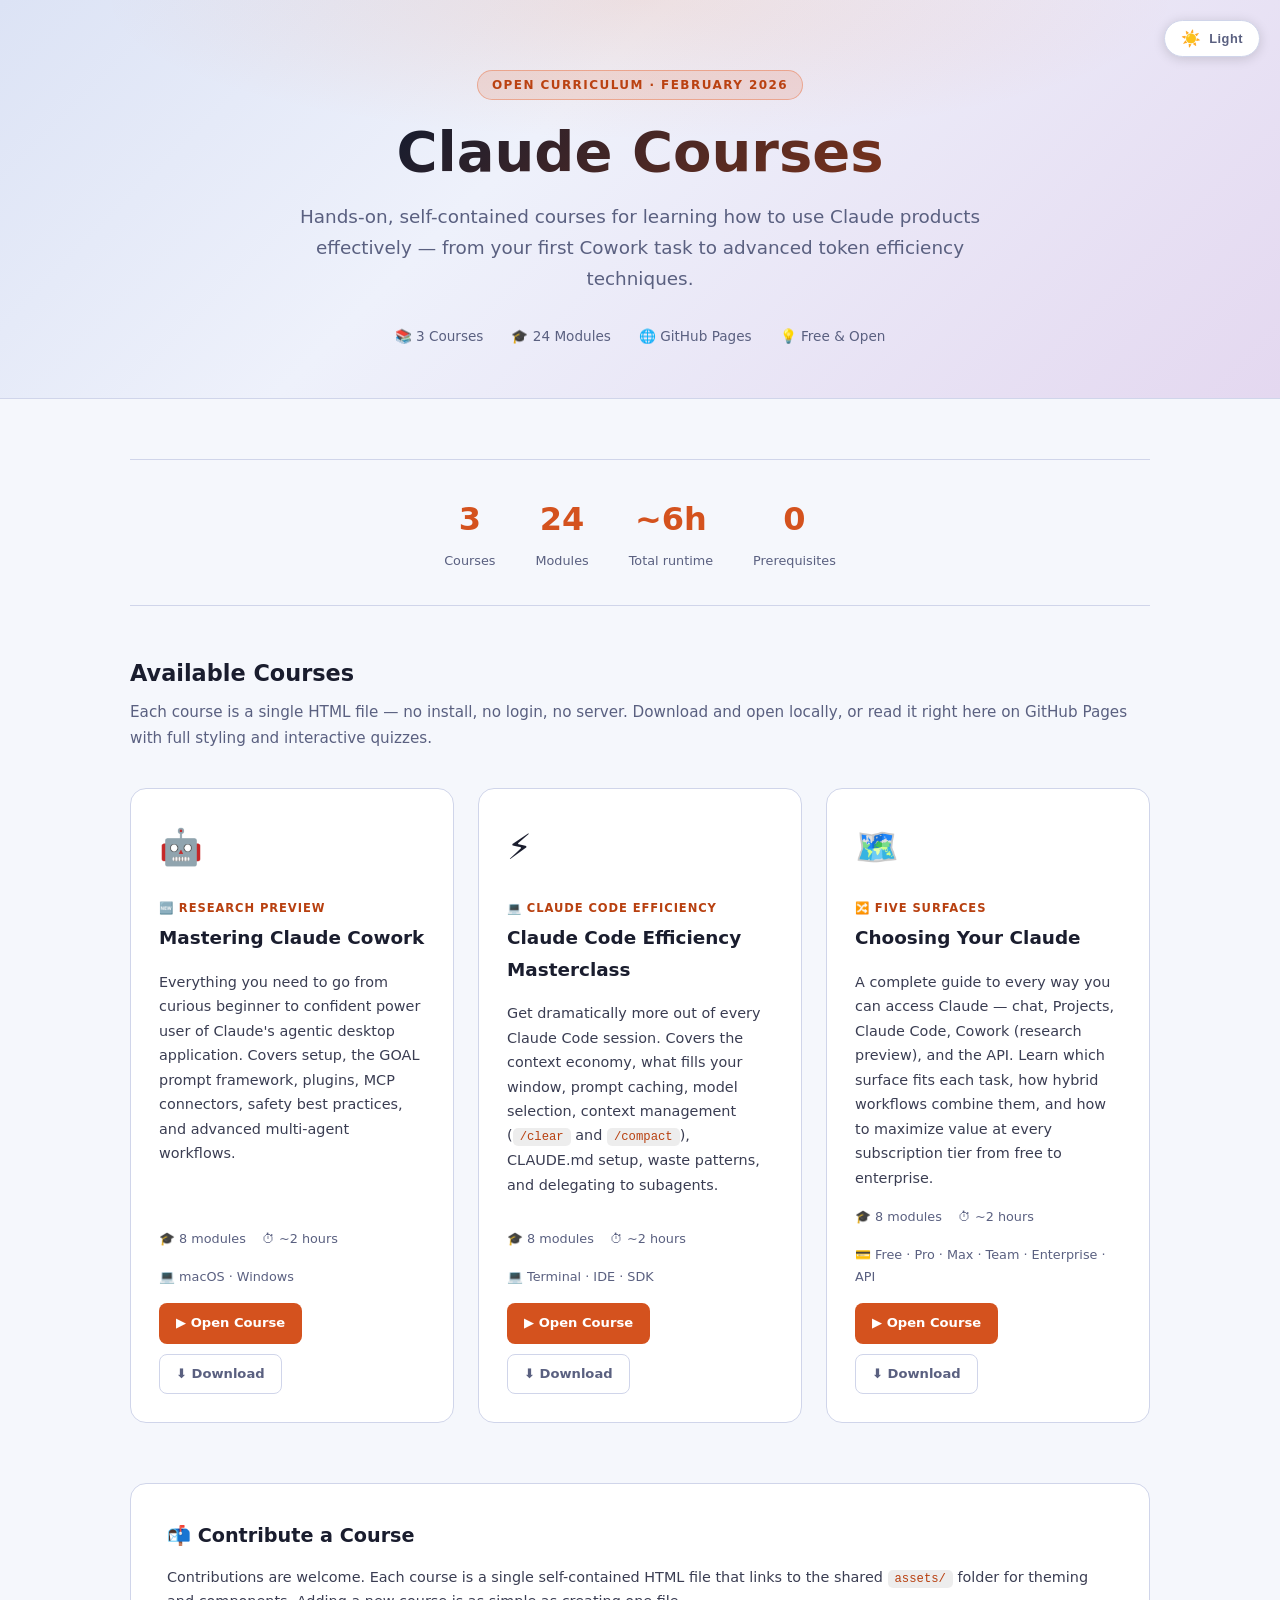
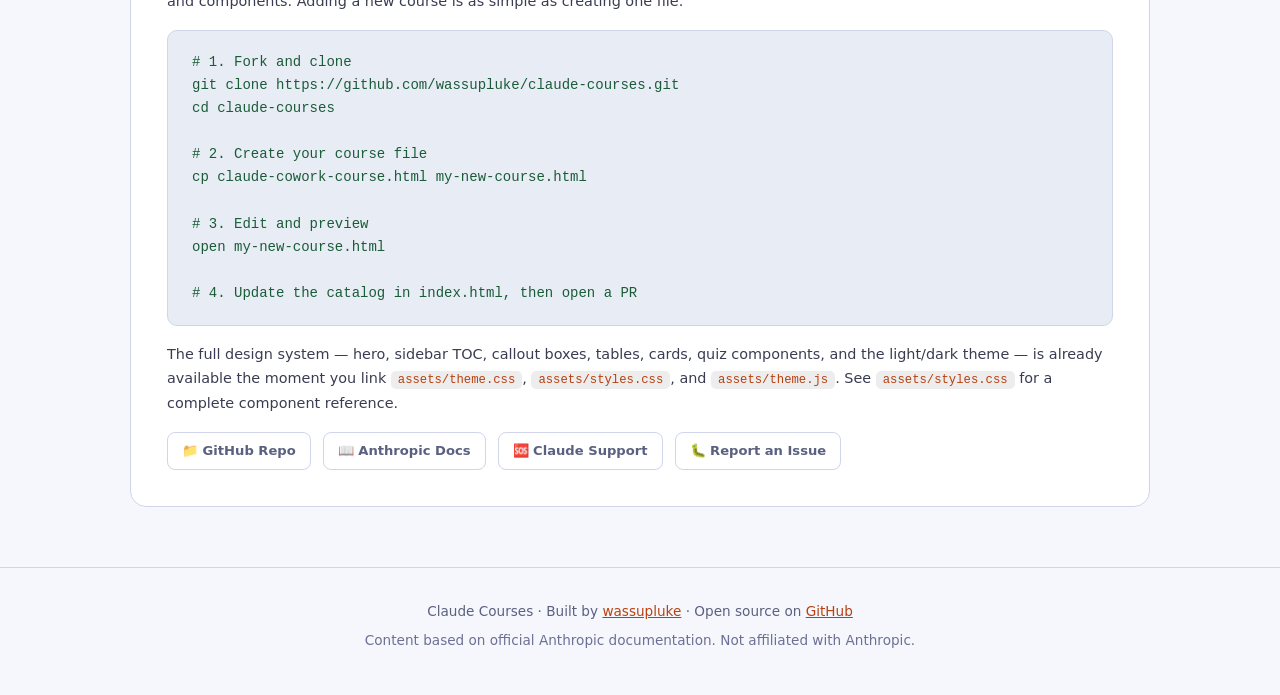
==== commit b61db7fd: "Rewrite efficiency course for Claude Code; responsive two-column TOC Refocus the course on Claude Co" ====
--- a/index.html
+++ b/index.html
@@ -102,23 +102,24 @@
           </div>
         </div>
 
-        <!-- COURSE 2: Claude Efficiency Masterclass -->
+        <!-- COURSE 2: Claude Code Efficiency Masterclass -->
         <div class="course-card">
           <div class="course-card-icon">⚡</div>
           <div>
-            <div class="course-card-badge">💰 Token Efficiency</div>
-            <h3>Claude Efficiency Masterclass</h3>
+            <div class="course-card-badge">💻 Claude Code Efficiency</div>
+            <h3>Claude Code Efficiency Masterclass</h3>
           </div>
           <p>
-            Learn how to get dramatically more out of every Claude session while
-            spending less. Covers the token economy, prompt caching (90% cost
-            savings), model selection, context window management, anti-patterns
-            to avoid, and how to stack optimizations for maximum ROI.
+            Get dramatically more out of every Claude Code session. Covers the
+            context economy, what fills your window, prompt caching, model
+            selection, context management (<code>/clear</code> and
+            <code>/compact</code>), CLAUDE.md setup, waste patterns, and
+            delegating to subagents.
           </p>
           <div class="course-meta">
             <span>🎓 8 modules</span>
             <span>⏱ ~2 hours</span>
-            <span>🔌 API · Projects · Code · Cowork</span>
+            <span>💻 Terminal · IDE · SDK</span>
           </div>
           <div class="course-links">
             <a class="btn btn-primary" href="claude-efficiency-course.html"
--- a/assets/styles.css
+++ b/assets/styles.css
@@ -31,41 +31,77 @@
  *   .roi-bar, .roi-fill
  *
  * CHOOSING YOUR CLAUDE (COURSE 3) COMPONENTS:
- *   .surface-grid, .surface-card, .plan-table, .decision-table,
+ *   .plan-table, .decision-table,
  *   .badge, .badge-free/pro/max/team/enterprise/api/preview,
  *   .workflow-row, .workflow-node, .workflow-arrow,
  *   .preview-banner, .free-highlight
  */
 
+/* ── SCROLL PROGRESS BAR ──────────────────────────────────── */
+.scroll-progress {
+  position: fixed;
+  top: 0;
+  left: 0;
+  height: 3px;
+  z-index: 9999;
+  pointer-events: none;
+  width: 0;
+  background: linear-gradient(90deg, var(--accent), var(--green));
+  transition: width 0.15s linear;
+}
+
 /* ── RESET & BASE ──────────────────────────────────────────── */
-*, *::before, *::after { box-sizing: border-box; margin: 0; padding: 0; }
+*,
+*::before,
+*::after {
+  box-sizing: border-box;
+  margin: 0;
+  padding: 0;
+}
 
 body {
   background: var(--bg);
   color: var(--text);
-  font-family: 'Segoe UI', system-ui, -apple-system, sans-serif;
+  font-family:
+    "Segoe UI",
+    system-ui,
+    -apple-system,
+    sans-serif;
   line-height: 1.7;
   /* Smooth theme transitions on the main container */
-  transition: background 0.25s ease, color 0.25s ease;
+  transition:
+    background 0.25s ease,
+    color 0.25s ease;
 }
 
 /* ── HERO ──────────────────────────────────────────────────── */
 .hero {
-  background: linear-gradient(135deg, var(--hero-g1) 0%, var(--hero-g2) 40%, var(--hero-g3) 100%);
+  background: linear-gradient(
+    135deg,
+    var(--hero-g1) 0%,
+    var(--hero-g2) 40%,
+    var(--hero-g3) 100%
+  );
   border-bottom: 1px solid var(--border);
   padding: 80px 40px 60px;
   text-align: center;
   position: relative;
   overflow: hidden;
-  transition: background 0.25s ease, border-color 0.25s ease;
+  transition:
+    background 0.25s ease,
+    border-color 0.25s ease;
 }
 
 /* Subtle radial glow behind the hero text */
 .hero::before {
-  content: '';
+  content: "";
   position: absolute;
   inset: 0;
-  background: radial-gradient(ellipse 60% 50% at 50% 0%, rgba(232, 98, 42, 0.12) 0%, transparent 70%);
+  background: radial-gradient(
+    ellipse 60% 50% at 50% 0%,
+    rgba(232, 98, 42, 0.12) 0%,
+    transparent 70%
+  );
   pointer-events: none;
 }
 
@@ -89,7 +125,11 @@
   font-weight: 800;
   line-height: 1.15;
   margin-bottom: 16px;
-  background: linear-gradient(135deg, var(--hero-h1-start) 30%, var(--accent2) 100%);
+  background: linear-gradient(
+    135deg,
+    var(--hero-h1-start) 30%,
+    var(--accent2) 100%
+  );
   -webkit-background-clip: text;
   -webkit-text-fill-color: transparent;
   background-clip: text;
@@ -110,14 +150,18 @@
   font-size: 0.85rem;
   color: var(--muted);
 }
-.hero-meta span { display: flex; align-items: center; gap: 6px; }
+.hero-meta span {
+  display: flex;
+  align-items: center;
+  gap: 6px;
+}
 
 /* ── TWO-COLUMN COURSE LAYOUT ──────────────────────────────── */
 /* Sidebar TOC on the left, scrollable content on the right */
 .layout {
   display: grid;
-  grid-template-columns: 260px 1fr;
-  max-width: 1280px;
+  grid-template-columns: 232px minmax(0, 1fr);
+  max-width: 1360px;
   margin: 0 auto;
   gap: 0;
   min-height: calc(100vh - 200px);
@@ -132,11 +176,13 @@
   height: 100vh;
   overflow-y: auto;
   background: var(--surface);
-  transition: background 0.25s ease, border-color 0.25s ease;
+  transition:
+    background 0.25s ease,
+    border-color 0.25s ease;
 }
 
 .toc h3 {
-  padding: 0 24px 12px;
+  padding: 0 20px 12px;
   font-size: 0.7rem;
   font-weight: 700;
   letter-spacing: 0.12em;
@@ -150,7 +196,7 @@
   display: flex;
   align-items: center;
   gap: 10px;
-  padding: 8px 24px;
+  padding: 8px 20px;
   text-decoration: none;
   color: var(--muted);
   font-size: 0.875rem;
@@ -179,7 +225,8 @@
 /* ── MAIN CONTENT AREA ─────────────────────────────────────── */
 .content {
   padding: 48px 56px;
-  max-width: 900px;
+  max-width: 1000px;
+  min-width: 0; /* allow the grid item to shrink so wide children (pre/table) scroll instead of overflowing */
 }
 
 /* ── COURSE SECTIONS ───────────────────────────────────────── */
@@ -212,13 +259,31 @@
   flex-shrink: 0;
 }
 
-.section h2 { font-size: 1.75rem; font-weight: 700; color: var(--text); }
-.section h3 { font-size: 1.15rem; font-weight: 700; margin: 32px 0 12px; color: var(--text); }
-
-.section p   { margin-bottom: 16px; color: var(--text-body); }
+.section h2 {
+  font-size: 1.75rem;
+  font-weight: 700;
+  color: var(--text);
+}
+.section h3 {
+  font-size: 1.15rem;
+  font-weight: 700;
+  margin: 32px 0 12px;
+  color: var(--text);
+}
+
+.section p {
+  margin-bottom: 16px;
+  color: var(--text-body);
+}
 .section ul,
-.section ol  { padding-left: 24px; margin-bottom: 16px; color: var(--text-body); }
-.section li  { margin-bottom: 8px; }
+.section ol {
+  padding-left: 24px;
+  margin-bottom: 16px;
+  color: var(--text-body);
+}
+.section li {
+  margin-bottom: 8px;
+}
 
 /* ── CALLOUT BOXES ─────────────────────────────────────────── */
 /*
@@ -241,15 +306,40 @@
   gap: 14px;
   transition: background 0.25s ease;
 }
-.callout-icon { font-size: 1.2rem; flex-shrink: 0; margin-top: 2px; }
-.callout-body { flex: 1; }
-.callout-body strong { display: block; margin-bottom: 4px; font-size: 0.9rem; }
-.callout-body p      { margin: 0; font-size: 0.9rem; }
-
-.callout.info    { background: rgba(96,  165, 250, 0.08); border-color: var(--blue); }
-.callout.warning { background: rgba(251, 191,  36, 0.08); border-color: var(--yellow); }
-.callout.danger  { background: rgba(248, 113, 113, 0.08); border-color: var(--red); }
-.callout.tip     { background: rgba( 74, 222, 128, 0.08); border-color: var(--green); }
+.callout-icon {
+  font-size: 1.2rem;
+  flex-shrink: 0;
+  margin-top: 2px;
+}
+.callout-body {
+  flex: 1;
+}
+.callout-body strong {
+  display: block;
+  margin-bottom: 4px;
+  font-size: 0.9rem;
+}
+.callout-body p {
+  margin: 0;
+  font-size: 0.9rem;
+}
+
+.callout.info {
+  background: rgba(96, 165, 250, 0.08);
+  border-color: var(--blue);
+}
+.callout.warning {
+  background: rgba(251, 191, 36, 0.08);
+  border-color: var(--yellow);
+}
+.callout.danger {
+  background: rgba(248, 113, 113, 0.08);
+  border-color: var(--red);
+}
+.callout.tip {
+  background: rgba(74, 222, 128, 0.08);
+  border-color: var(--green);
+}
 
 /* ── CODE BLOCKS ───────────────────────────────────────────── */
 pre {
@@ -261,16 +351,19 @@
   margin: 20px 0;
   font-size: 0.875rem;
   line-height: 1.65;
-  transition: background 0.25s ease, border-color 0.25s ease;
+  transition:
+    background 0.25s ease,
+    border-color 0.25s ease;
 }
 
 code {
-  font-family: 'Cascadia Code', 'Fira Code', 'Courier New', monospace;
+  font-family: "Cascadia Code", "Fira Code", "Courier New", monospace;
   color: var(--code-text);
 }
 
 /* Inline code (inside paragraphs and list items) */
-p code, li code {
+p code,
+li code {
   background: var(--inline-code-bg);
   padding: 2px 7px;
   border-radius: 5px;
@@ -291,15 +384,52 @@
   border: 1px solid var(--border);
   border-radius: 12px;
   padding: 20px;
-  transition: border-color 0.2s, background 0.25s ease;
-}
-.card:hover { border-color: var(--accent); }
-.card-icon  { font-size: 1.6rem; margin-bottom: 10px; }
-.card h4    { font-size: 0.95rem; font-weight: 700; margin-bottom: 6px; color: var(--text); }
-.card p     { font-size: 0.85rem; color: var(--muted); margin: 0; line-height: 1.5; }
+  transition:
+    border-color 0.2s,
+    background 0.25s ease;
+}
+.card:hover {
+  border-color: var(--accent);
+}
+.card-icon {
+  font-size: 1.6rem;
+  margin-bottom: 10px;
+}
+.card h4,
+.card h3 {
+  font-size: 0.95rem;
+  font-weight: 700;
+  margin-bottom: 6px;
+  color: var(--text);
+}
+.card p {
+  font-size: 0.85rem;
+  color: var(--muted);
+  margin: 0;
+  line-height: 1.5;
+}
+.card .surface-icon {
+  font-size: 2rem;
+  margin-bottom: 0.6rem;
+  display: block;
+}
+.card .surface-tier {
+  display: inline-block;
+  font-size: 0.72rem;
+  font-weight: 700;
+  letter-spacing: 0.04em;
+  text-transform: uppercase;
+  border-radius: 20px;
+  padding: 0.2rem 0.6rem;
+  margin-top: 0.75rem;
+  background: var(--accent-subtle);
+  color: var(--accent);
+}
 
 /* ── NUMBERED STEPS ────────────────────────────────────────── */
-.steps { margin: 24px 0; }
+.steps {
+  margin: 24px 0;
+}
 
 .step {
   display: flex;
@@ -323,8 +453,16 @@
   margin-top: 2px;
 }
 
-.step-body h4 { font-size: 0.95rem; font-weight: 700; margin-bottom: 4px; }
-.step-body p  { font-size: 0.9rem; color: var(--muted); margin: 0; }
+.step-body h4 {
+  font-size: 0.95rem;
+  font-weight: 700;
+  margin-bottom: 4px;
+}
+.step-body p {
+  font-size: 0.9rem;
+  color: var(--muted);
+  margin: 0;
+}
 
 /* ── TABLES ────────────────────────────────────────────────── */
 table {
@@ -352,8 +490,12 @@
   border-bottom: 1px solid var(--border);
   color: var(--text-body);
 }
-tr:last-child td { border-bottom: none; }
-tr:hover td      { background: var(--row-hover-bg); }
+tr:last-child td {
+  border-bottom: none;
+}
+tr:hover td {
+  background: var(--row-hover-bg);
+}
 
 /* ── TAGS / BADGES ─────────────────────────────────────────── */
 .tag {
@@ -363,12 +505,30 @@
   font-size: 0.75rem;
   font-weight: 600;
 }
-.tag.green  { background: rgba( 74, 222, 128, 0.12); color: var(--green); }
-.tag.yellow { background: rgba(251, 191,  36, 0.12); color: var(--yellow); }
-.tag.blue   { background: rgba( 96, 165, 250, 0.12); color: var(--blue); }
-.tag.red    { background: rgba(248, 113, 113, 0.12); color: var(--red); }
-.tag.purple { background: rgba(167, 139, 250, 0.12); color: var(--purple); }
-.tag.orange { background: rgba(232,  98,  42, 0.12); color: var(--accent); }
+.tag.green {
+  background: rgba(74, 222, 128, 0.12);
+  color: var(--green);
+}
+.tag.yellow {
+  background: rgba(251, 191, 36, 0.12);
+  color: var(--yellow);
+}
+.tag.blue {
+  background: rgba(96, 165, 250, 0.12);
+  color: var(--blue);
+}
+.tag.red {
+  background: rgba(248, 113, 113, 0.12);
+  color: var(--red);
+}
+.tag.purple {
+  background: rgba(167, 139, 250, 0.12);
+  color: var(--purple);
+}
+.tag.orange {
+  background: rgba(232, 98, 42, 0.12);
+  color: var(--accent);
+}
 
 /* ── QUIZ ──────────────────────────────────────────────────── */
 /*
@@ -390,7 +550,9 @@
   border-radius: 12px;
   padding: 24px;
   margin: 32px 0;
-  transition: background 0.25s ease, border-color 0.25s ease;
+  transition:
+    background 0.25s ease,
+    border-color 0.25s ease;
 }
 .quiz h4 {
   color: var(--accent2);
@@ -399,8 +561,16 @@
   letter-spacing: 0.1em;
   margin-bottom: 12px;
 }
-.quiz p { font-size: 1rem; font-weight: 600; margin-bottom: 16px; }
-.quiz-options { display: flex; flex-direction: column; gap: 8px; }
+.quiz p {
+  font-size: 1rem;
+  font-weight: 600;
+  margin-bottom: 16px;
+}
+.quiz-options {
+  display: flex;
+  flex-direction: column;
+  gap: 8px;
+}
 
 /* quiz-opt is a <button> — reset browser button defaults first */
 .quiz-opt {
@@ -422,11 +592,29 @@
   color: var(--text-body);
   display: block;
 }
-.quiz-opt:hover            { border-color: var(--accent); color: var(--text); }
-.quiz-opt:focus-visible    { outline: 2px solid var(--accent); outline-offset: 2px; }
-.quiz-opt.correct          { border-color: var(--green);  background: rgba( 74, 222, 128, 0.08); color: var(--green); }
-.quiz-opt.wrong            { border-color: var(--red);    background: rgba(248, 113, 113, 0.08); color: var(--red); }
-.quiz-feedback             { margin-top: 12px; font-size: 0.9rem; display: none; }
+.quiz-opt:hover {
+  border-color: var(--accent);
+  color: var(--text);
+}
+.quiz-opt:focus-visible {
+  outline: 2px solid var(--accent);
+  outline-offset: 2px;
+}
+.quiz-opt.correct {
+  border-color: var(--green);
+  background: rgba(74, 222, 128, 0.08);
+  color: var(--green);
+}
+.quiz-opt.wrong {
+  border-color: var(--red);
+  background: rgba(248, 113, 113, 0.08);
+  color: var(--red);
+}
+.quiz-feedback {
+  margin-top: 12px;
+  font-size: 0.9rem;
+  display: none;
+}
 
 /* ── PROMPT EXAMPLES ───────────────────────────────────────── */
 .prompt-example {
@@ -435,7 +623,9 @@
   border-radius: 10px;
   margin: 16px 0;
   overflow: hidden;
-  transition: background 0.25s ease, border-color 0.25s ease;
+  transition:
+    background 0.25s ease,
+    border-color 0.25s ease;
 }
 .prompt-label {
   background: var(--surface2);
@@ -461,7 +651,11 @@
   border-radius: 2px;
   margin: 12px 0 24px;
 }
-.progress-fill { height: 100%; border-radius: 2px; background: var(--accent); }
+.progress-fill {
+  height: 100%;
+  border-radius: 2px;
+  background: var(--accent);
+}
 
 /* ── THEME TOGGLE BUTTON ───────────────────────────────────── */
 /* Fixed floating pill in the top-right corner of every page */
@@ -490,8 +684,12 @@
   color: var(--text);
   box-shadow: 0 4px 20px rgba(0, 0, 0, 0.2);
 }
-.theme-toggle .toggle-icon  { font-size: 1rem; }
-.theme-toggle .toggle-label { letter-spacing: 0.04em; }
+.theme-toggle .toggle-icon {
+  font-size: 1rem;
+}
+.theme-toggle .toggle-label {
+  letter-spacing: 0.04em;
+}
 
 /* ── FOOTER ────────────────────────────────────────────────── */
 footer {
@@ -500,7 +698,9 @@
   text-align: center;
   color: var(--muted);
   font-size: 0.85rem;
-  transition: background 0.25s ease, border-color 0.25s ease;
+  transition:
+    background 0.25s ease,
+    border-color 0.25s ease;
 }
 
 /* Second line of footer (disclaimer / back-link row) */
@@ -510,10 +710,12 @@
 }
 
 /* Inline hyperlinks inside the footer — covers all three courses */
-footer a, .footer-sub a {
+footer a,
+.footer-sub a {
   color: var(--accent2);
 }
-footer a:hover, .footer-sub a:hover {
+footer a:hover,
+.footer-sub a:hover {
   text-decoration: underline;
 }
 
@@ -565,7 +767,10 @@
   border: 1px solid var(--border);
   border-radius: 16px;
   padding: 28px;
-  transition: border-color 0.2s, transform 0.2s, background 0.25s ease;
+  transition:
+    border-color 0.2s,
+    transform 0.2s,
+    background 0.25s ease;
   display: flex;
   flex-direction: column;
   gap: 16px;
@@ -575,9 +780,21 @@
   transform: translateY(-2px);
 }
 
-.course-card-icon { font-size: 2.2rem; }
-.course-card h3   { font-size: 1.15rem; font-weight: 700; color: var(--text); margin: 0; }
-.course-card p    { font-size: 0.9rem; color: var(--text-body); margin: 0; flex: 1; }
+.course-card-icon {
+  font-size: 2.2rem;
+}
+.course-card h3 {
+  font-size: 1.15rem;
+  font-weight: 700;
+  color: var(--text);
+  margin: 0;
+}
+.course-card p {
+  font-size: 0.9rem;
+  color: var(--text-body);
+  margin: 0;
+  flex: 1;
+}
 
 .course-card-badge {
   display: inline-flex;
@@ -623,27 +840,43 @@
   color: #fff;
   border: 1px solid transparent;
 }
-.btn-primary:hover { background: var(--accent2); }
+.btn-primary:hover {
+  background: var(--accent2);
+}
 .btn-secondary {
   background: transparent;
   color: var(--muted);
   border: 1px solid var(--border);
 }
-.btn-secondary:hover { border-color: var(--accent); color: var(--text); }
+.btn-secondary:hover {
+  border-color: var(--accent);
+  color: var(--text);
+}
 
 /* Stats row below the catalog grid */
 .stat-row {
   display: flex;
   gap: 40px;
   flex-wrap: wrap;
+  justify-content: center;
   padding: 32px 0;
   border-top: 1px solid var(--border);
   border-bottom: 1px solid var(--border);
   margin-bottom: 48px;
 }
-.stat { text-align: center; }
-.stat .stat-num  { font-size: 2rem; font-weight: 800; color: var(--accent); display: block; }
-.stat .stat-label { font-size: 0.8rem; color: var(--muted); }
+.stat {
+  text-align: center;
+}
+.stat .stat-num {
+  font-size: 2rem;
+  font-weight: 800;
+  color: var(--accent);
+  display: block;
+}
+.stat .stat-label {
+  font-size: 0.8rem;
+  color: var(--muted);
+}
 
 /* Contributing / footer section of the index page */
 .contribute-section {
@@ -652,40 +885,89 @@
   border-radius: 16px;
   padding: 36px;
   margin-top: 48px;
-  transition: background 0.25s ease, border-color 0.25s ease;
-}
-.contribute-section h2  { font-size: 1.2rem; font-weight: 700; margin-bottom: 12px; color: var(--text); }
-.contribute-section p   { font-size: 0.9rem; color: var(--text-body); margin-bottom: 12px; }
-.contribute-section pre { margin: 16px 0; }
+  transition:
+    background 0.25s ease,
+    border-color 0.25s ease;
+}
+.contribute-section h2 {
+  font-size: 1.2rem;
+  font-weight: 700;
+  margin-bottom: 12px;
+  color: var(--text);
+}
+.contribute-section p {
+  font-size: 0.9rem;
+  color: var(--text-body);
+  margin-bottom: 12px;
+}
+.contribute-section pre {
+  margin: 16px 0;
+}
 
 /* ── RESPONSIVE ────────────────────────────────────────────── */
 
 /* Prevent any element from blowing out the viewport width globally */
-html, body {
+html,
+body {
   overflow-x: hidden;
   max-width: 100%;
 }
 
 /* Tables and pre blocks scroll horizontally inside their container
-   rather than pushing the page wider */
-table, pre {
+   rather than pushing the page wider. display:block turns the element
+   into its own scroll box; max-width:100% keeps that box within the
+   content column, so wide content wraps/scrolls instead of overflowing. */
+table,
+pre {
   display: block;
+  max-width: 100%;
   overflow-x: auto;
   -webkit-overflow-scrolling: touch;
 }
 
-/* Restore table layout semantics after display:block */
-table { width: max-content; min-width: 100%; }
-
-@media (max-width: 900px) {
-  /* Collapse the sidebar on narrow screens */
+/* Below this width (narrow windows, half-tiled panes, phones) the sidebar
+   would crowd the content, so the TOC moves above the modules as a compact
+   two-column list. The nav is the first grid child, so collapsing to one
+   column already places it between the hero and the first module. */
+@media (max-width: 1024px) {
   .layout {
     grid-template-columns: 1fr;
+    width: 100%;
+  }
+
+  /* Multi-column flows the links down the first column, then the second —
+     ascending order top-to-bottom — and balances the two columns (5 + 4
+     for nine modules). column-span lets the heading span the full width. */
+  .toc {
+    height: auto;
+    /* Background and border span the full width; the auto side padding
+       keeps the two columns centered at ~620px within it. */
+    padding: 20px max(24px, calc((100% - 620px) / 2));
+    border-right: none;
+    border-bottom: 1px solid var(--border);
+    column-count: 2;
+    column-gap: 32px;
+  }
+  .toc h3 {
+    column-span: all;
+    padding: 0 0 16px;
+    text-align: center;
+    font-size: 1.15rem;
+    font-weight: 700;
+    letter-spacing: -0.01em;
+    text-transform: none;
+    color: var(--text);
+  }
+  .toc a {
+    break-inside: avoid;
+  }
+}
+
+@media (max-width: 900px) {
+  .layout {
     /* Prevent the grid itself from overflowing */
-    width: 100%;
     overflow-x: hidden;
   }
-  .toc     { display: none; }
   .content {
     padding: 24px 16px;
     /* Content area must never exceed the viewport */
@@ -696,8 +978,12 @@
   }
 
   /* Stack catalog cards */
-  .catalog-grid    { grid-template-columns: 1fr; }
-  .catalog-section { padding: 32px 16px; }
+  .catalog-grid {
+    grid-template-columns: 1fr;
+  }
+  .catalog-section {
+    padding: 32px 16px;
+  }
 
   /* Tighten hero on mobile */
   .hero {
@@ -711,11 +997,19 @@
   }
 
   /* Stat row wraps */
-  .stat-row { gap: 20px; justify-content: center; }
+  .stat-row {
+    gap: 20px;
+    justify-content: center;
+  }
 
   /* Course section headings: let long h2 wrap instead of overflow */
-  .section h2  { font-size: 1.35rem; word-break: break-word; }
-  .section h3  { font-size: 1rem; }
+  .section h2 {
+    font-size: 1.35rem;
+    word-break: break-word;
+  }
+  .section h3 {
+    font-size: 1rem;
+  }
 
   /* Section header flex row: don't let the number chip force overflow */
   .section-header {
@@ -724,19 +1018,30 @@
   }
 
   /* Card grids defined per-course: force single column */
-  .card-grid { grid-template-columns: 1fr; }
+  .card-grid {
+    grid-template-columns: 1fr;
+  }
 
   /* Steps: keep the circle + content from overflowing narrow screens */
-  .step { gap: 12px; }
+  .step {
+    gap: 12px;
+  }
 
   /* Callout boxes: reduce padding so they fit on small screens */
-  .callout { padding: 14px 14px; gap: 10px; }
+  .callout {
+    padding: 14px 14px;
+    gap: 10px;
+  }
 
   /* Contribute section: reduce padding */
-  .contribute-section { padding: 24px 16px; }
+  .contribute-section {
+    padding: 24px 16px;
+  }
 
   /* Course cards: don't let badge text overflow */
-  .course-card-badge { white-space: normal; }
+  .course-card-badge {
+    white-space: normal;
+  }
 
   /* Theme toggle: make it smaller on mobile so it doesn't overlap content */
   .theme-toggle {
@@ -745,10 +1050,14 @@
     top: 12px;
     right: 12px;
   }
-  .theme-toggle .toggle-label { display: none; }
+  .theme-toggle .toggle-label {
+    display: none;
+  }
 
   /* Quiz options: full width, readable on small screens */
-  .quiz { padding: 16px; }
+  .quiz {
+    padding: 16px;
+  }
 }
 
 /* ── INDEX PAGE — OVERRIDES & UNIQUE COMPONENTS ───────────────
@@ -758,10 +1067,14 @@
 ────────────────────────────────────────────────────────────── */
 
 /* Slightly tighter hero padding on the catalog/index page */
-.index-page .hero { padding: 70px 40px 50px; }
+.index-page .hero {
+  padding: 70px 40px 50px;
+}
 
 /* Wider subtitle on the index hero */
-.index-page .hero .subtitle { max-width: 700px; }
+.index-page .hero .subtitle {
+  max-width: 700px;
+}
 
 /* Resource link pills at the bottom of the contribute section */
 .resource-links {
@@ -783,7 +1096,10 @@
   border: 1px solid var(--border);
   transition: all 0.15s;
 }
-.resource-link:hover { border-color: var(--accent); color: var(--text); }
+.resource-link:hover {
+  border-color: var(--accent);
+  color: var(--text);
+}
 
 /* ── EFFICIENCY COURSE COMPONENTS ─────────────────────────────
    Previously in claude-efficiency-course.html <style> block.
@@ -805,75 +1121,47 @@
   gap: 16px;
   margin: 20px 0;
 }
-.compare-bad  .prompt-label { color: var(--red); }
-.compare-good .prompt-label { color: var(--green); }
+.compare-bad .prompt-label {
+  color: var(--red);
+}
+.compare-good .prompt-label {
+  color: var(--green);
+}
 
 /* Token cost table column accents */
-.savings-col { color: var(--green); font-weight: 700; }
-.cost-col    { color: var(--yellow); }
+.savings-col {
+  color: var(--green);
+  font-weight: 700;
+}
+.cost-col {
+  color: var(--yellow);
+}
 
 /* ROI tier indicator bar */
 .roi-bar {
   height: 8px;
   border-radius: 4px;
-  background: var(--border);
+  background: linear-gradient(90deg, var(--accent) 0%, var(--green) 100%);
   margin: 6px 0 4px;
   overflow: hidden;
+  position: relative;
+}
+.roi-bar::after {
+  content: "";
+  position: absolute;
+  top: 0;
+  left: var(--w, 100%);
+  width: calc(100% - var(--w, 100%));
+  height: 100%;
+  background: var(--border);
 }
 .roi-fill {
-  height: 100%;
-  border-radius: 4px;
-  background: linear-gradient(90deg, var(--accent) 0%, var(--green) 100%);
+  display: none;
 }
 
 /* ── CHOOSING YOUR CLAUDE — COURSE 3 COMPONENTS ───────────────
    Previously in claude-choosing-course.html <style> block.
 ────────────────────────────────────────────────────────────── */
-
-/* Five-surface overview grid */
-.surface-grid {
-  display: grid;
-  grid-template-columns: repeat(auto-fit, minmax(220px, 1fr));
-  gap: 1.25rem;
-  margin: 1.5rem 0;
-}
-
-.surface-card {
-  background: var(--card-bg);
-  border: 1.5px solid var(--border);
-  border-radius: 12px;
-  padding: 1.25rem 1.4rem;
-  position: relative;
-}
-.surface-card .surface-icon {
-  font-size: 2rem;
-  margin-bottom: 0.6rem;
-  display: block;
-}
-.surface-card h3 {
-  font-size: 1.05rem;
-  font-weight: 700;
-  margin: 0 0 0.35rem 0;
-  color: var(--heading);
-}
-.surface-card p {
-  font-size: 0.88rem;
-  color: var(--text-muted);
-  margin: 0;
-  line-height: 1.55;
-}
-.surface-card .surface-tier {
-  display: inline-block;
-  font-size: 0.72rem;
-  font-weight: 700;
-  letter-spacing: 0.04em;
-  text-transform: uppercase;
-  border-radius: 20px;
-  padding: 0.2rem 0.6rem;
-  margin-top: 0.75rem;
-  background: var(--accent-subtle);
-  color: var(--accent);
-}
 
 /* Plan comparison table (course 3 pricing grid) */
 .plan-table {
@@ -896,13 +1184,31 @@
   vertical-align: top;
   color: var(--text);
 }
-.plan-table tr:last-child td { border-bottom: none; }
-.plan-table tr:hover td      { background: var(--hover-bg); }
-.plan-table .check   { color: var(--green);  font-weight: 700; }
-.plan-table .cross   { color: var(--text-muted); }
-.plan-table .partial { color: var(--yellow); font-weight: 700; }
-.plan-name  { font-weight: 700; color: var(--heading); }
-.plan-price { font-weight: 700; color: var(--accent); }
+.plan-table tr:last-child td {
+  border-bottom: none;
+}
+.plan-table tr:hover td {
+  background: var(--hover-bg);
+}
+.plan-table .check {
+  color: var(--green);
+  font-weight: 700;
+}
+.plan-table .cross {
+  color: var(--text-muted);
+}
+.plan-table .partial {
+  color: var(--yellow);
+  font-weight: 700;
+}
+.plan-name {
+  font-weight: 700;
+  color: var(--heading);
+}
+.plan-price {
+  font-weight: 700;
+  color: var(--accent);
+}
 
 /* Decision / when-to-use matrix */
 .decision-table {
@@ -925,8 +1231,12 @@
   color: var(--text);
   vertical-align: top;
 }
-.decision-table tr:last-child td { border-bottom: none; }
-.decision-table tr:hover td      { background: var(--hover-bg); }
+.decision-table tr:last-child td {
+  border-bottom: none;
+}
+.decision-table tr:hover td {
+  background: var(--hover-bg);
+}
 
 /* Tier / plan badges (inline inline pill labels) */
 .badge {
@@ -939,13 +1249,34 @@
   padding: 0.15rem 0.55rem;
   vertical-align: middle;
 }
-.badge-free       { background: var(--badge-free-bg);       color: var(--badge-free-text); }
-.badge-pro        { background: var(--badge-pro-bg);        color: var(--badge-pro-text); }
-.badge-max        { background: var(--badge-max-bg);        color: var(--badge-max-text); }
-.badge-team       { background: var(--badge-team-bg);       color: var(--badge-team-text); }
-.badge-enterprise { background: var(--badge-enterprise-bg); color: var(--badge-enterprise-text); }
-.badge-api        { background: var(--badge-api-bg);        color: var(--badge-api-text); }
-.badge-preview    { background: var(--badge-preview-bg);    color: var(--badge-preview-text); }
+.badge-free {
+  background: var(--badge-free-bg);
+  color: var(--badge-free-text);
+}
+.badge-pro {
+  background: var(--badge-pro-bg);
+  color: var(--badge-pro-text);
+}
+.badge-max {
+  background: var(--badge-max-bg);
+  color: var(--badge-max-text);
+}
+.badge-team {
+  background: var(--badge-team-bg);
+  color: var(--badge-team-text);
+}
+.badge-enterprise {
+  background: var(--badge-enterprise-bg);
+  color: var(--badge-enterprise-text);
+}
+.badge-api {
+  background: var(--badge-api-bg);
+  color: var(--badge-api-text);
+}
+.badge-preview {
+  background: var(--badge-preview-bg);
+  color: var(--badge-preview-text);
+}
 
 /* Hybrid workflow diagram row */
 .workflow-row {
@@ -1018,7 +1349,9 @@
   color: var(--text);
   font-size: 0.9rem;
 }
-.free-highlight ul li { margin-bottom: 0.3rem; }
+.free-highlight ul li {
+  margin-bottom: 0.3rem;
+}
 
 /* ── COURSE 3 — MOBILE OVERRIDES ──────────────────────────────
    Breakpoints for course-3-specific components.
@@ -1026,10 +1359,9 @@
 ────────────────────────────────────────────────────────────── */
 @media (max-width: 900px) {
   /* Efficiency course: stack comparison grid */
-  .compare-grid { grid-template-columns: 1fr; }
-
-  /* Course 3: collapse surface overview grid */
-  .surface-grid { grid-template-columns: 1fr; }
+  .compare-grid {
+    grid-template-columns: 1fr;
+  }
 
   /* Course 3: scrollable wide tables */
   .plan-table,
@@ -1042,17 +1374,35 @@
   }
 
   /* Course 3: tighten workflow diagrams */
-  .workflow-row  { gap: 0.3rem; }
-  .workflow-node { font-size: 0.78rem; padding: 0.35rem 0.6rem; white-space: normal; }
-  .workflow-arrow { font-size: 0.9rem; }
+  .workflow-row {
+    gap: 0.3rem;
+  }
+  .workflow-node {
+    font-size: 0.78rem;
+    padding: 0.35rem 0.6rem;
+    white-space: normal;
+  }
+  .workflow-arrow {
+    font-size: 0.9rem;
+  }
 
   /* Course 3: stack preview banner */
-  .preview-banner { flex-direction: column; gap: 0.5rem; }
+  .preview-banner {
+    flex-direction: column;
+    gap: 0.5rem;
+  }
 
   /* Course 3: tighter free-highlight on mobile */
-  .free-highlight         { padding: 0.85rem 1rem; }
-  .free-highlight ul      { padding-left: 1rem; }
+  .free-highlight {
+    padding: 0.85rem 1rem;
+  }
+  .free-highlight ul {
+    padding-left: 1rem;
+  }
 
   /* Course 3: badges wrap instead of overflow */
-  .badge { white-space: normal; line-height: 1.4; }
-}
+  .badge {
+    white-space: normal;
+    line-height: 1.4;
+  }
+}
